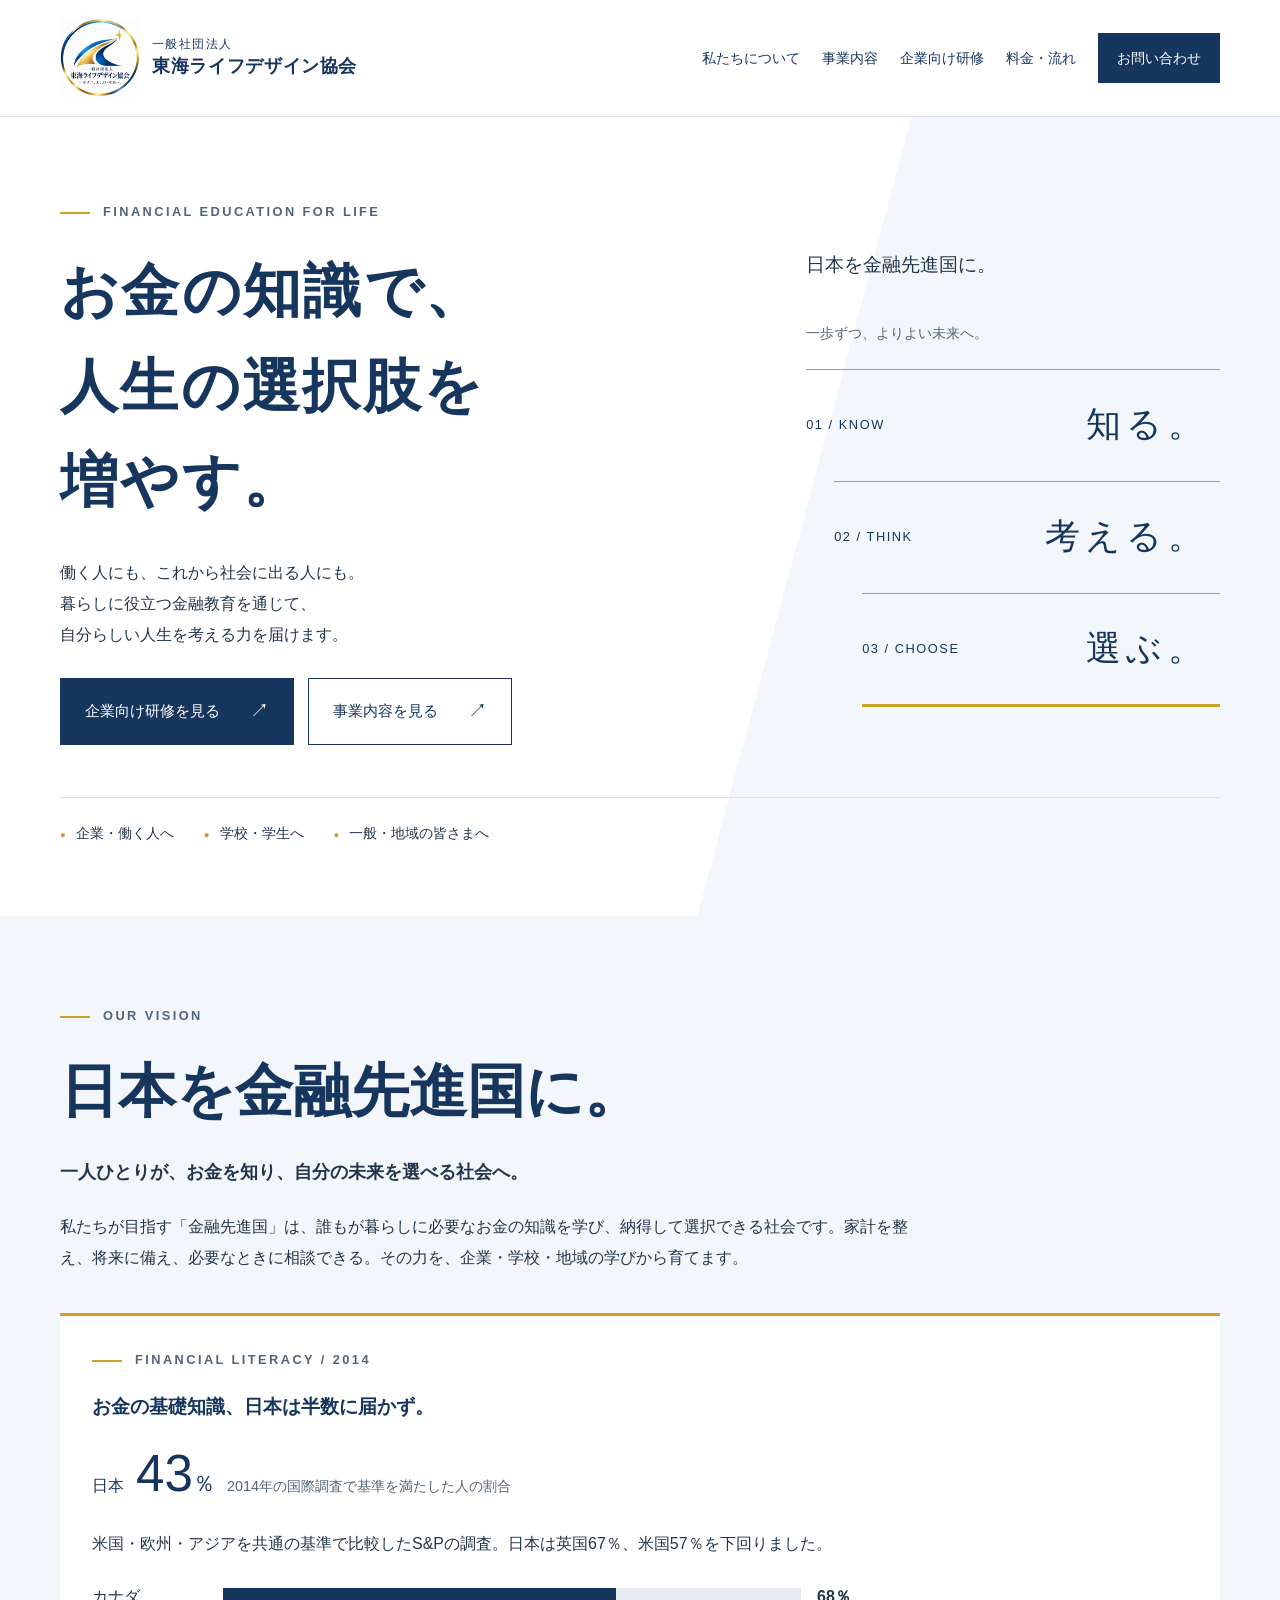
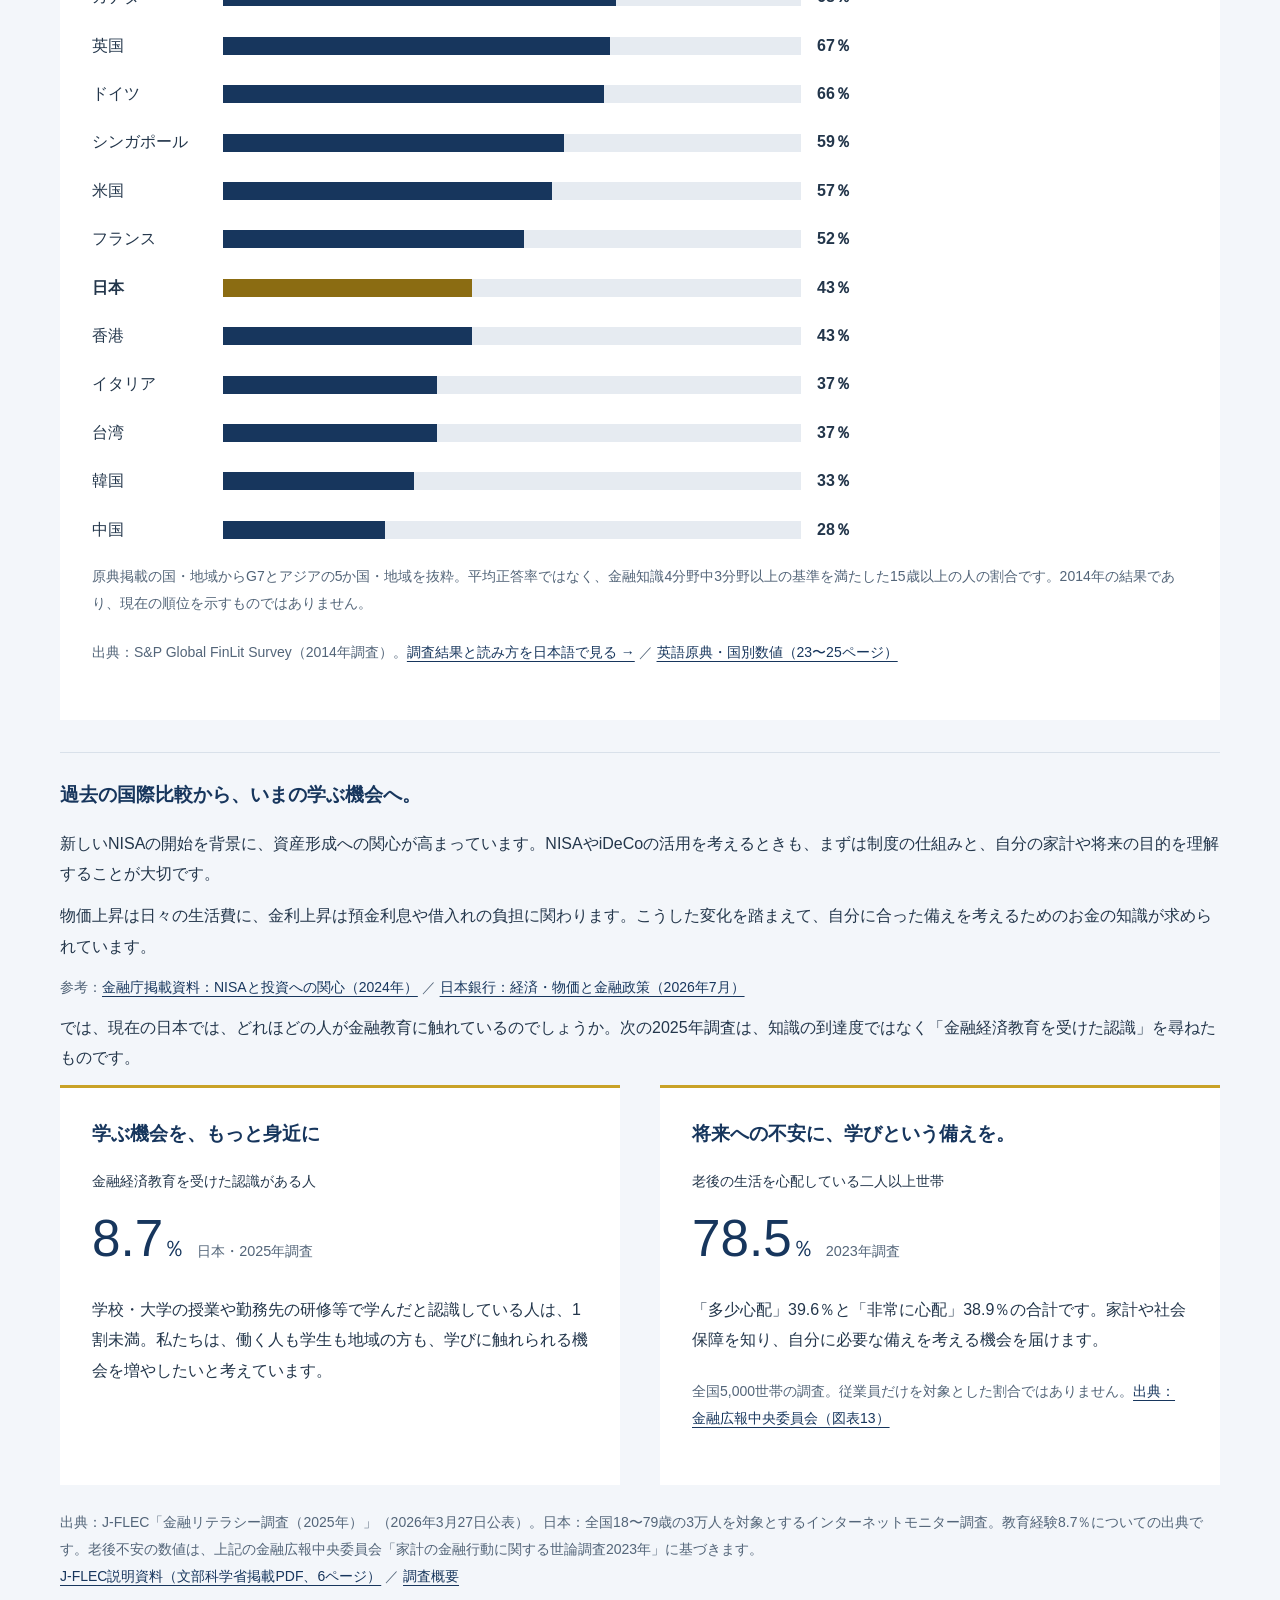
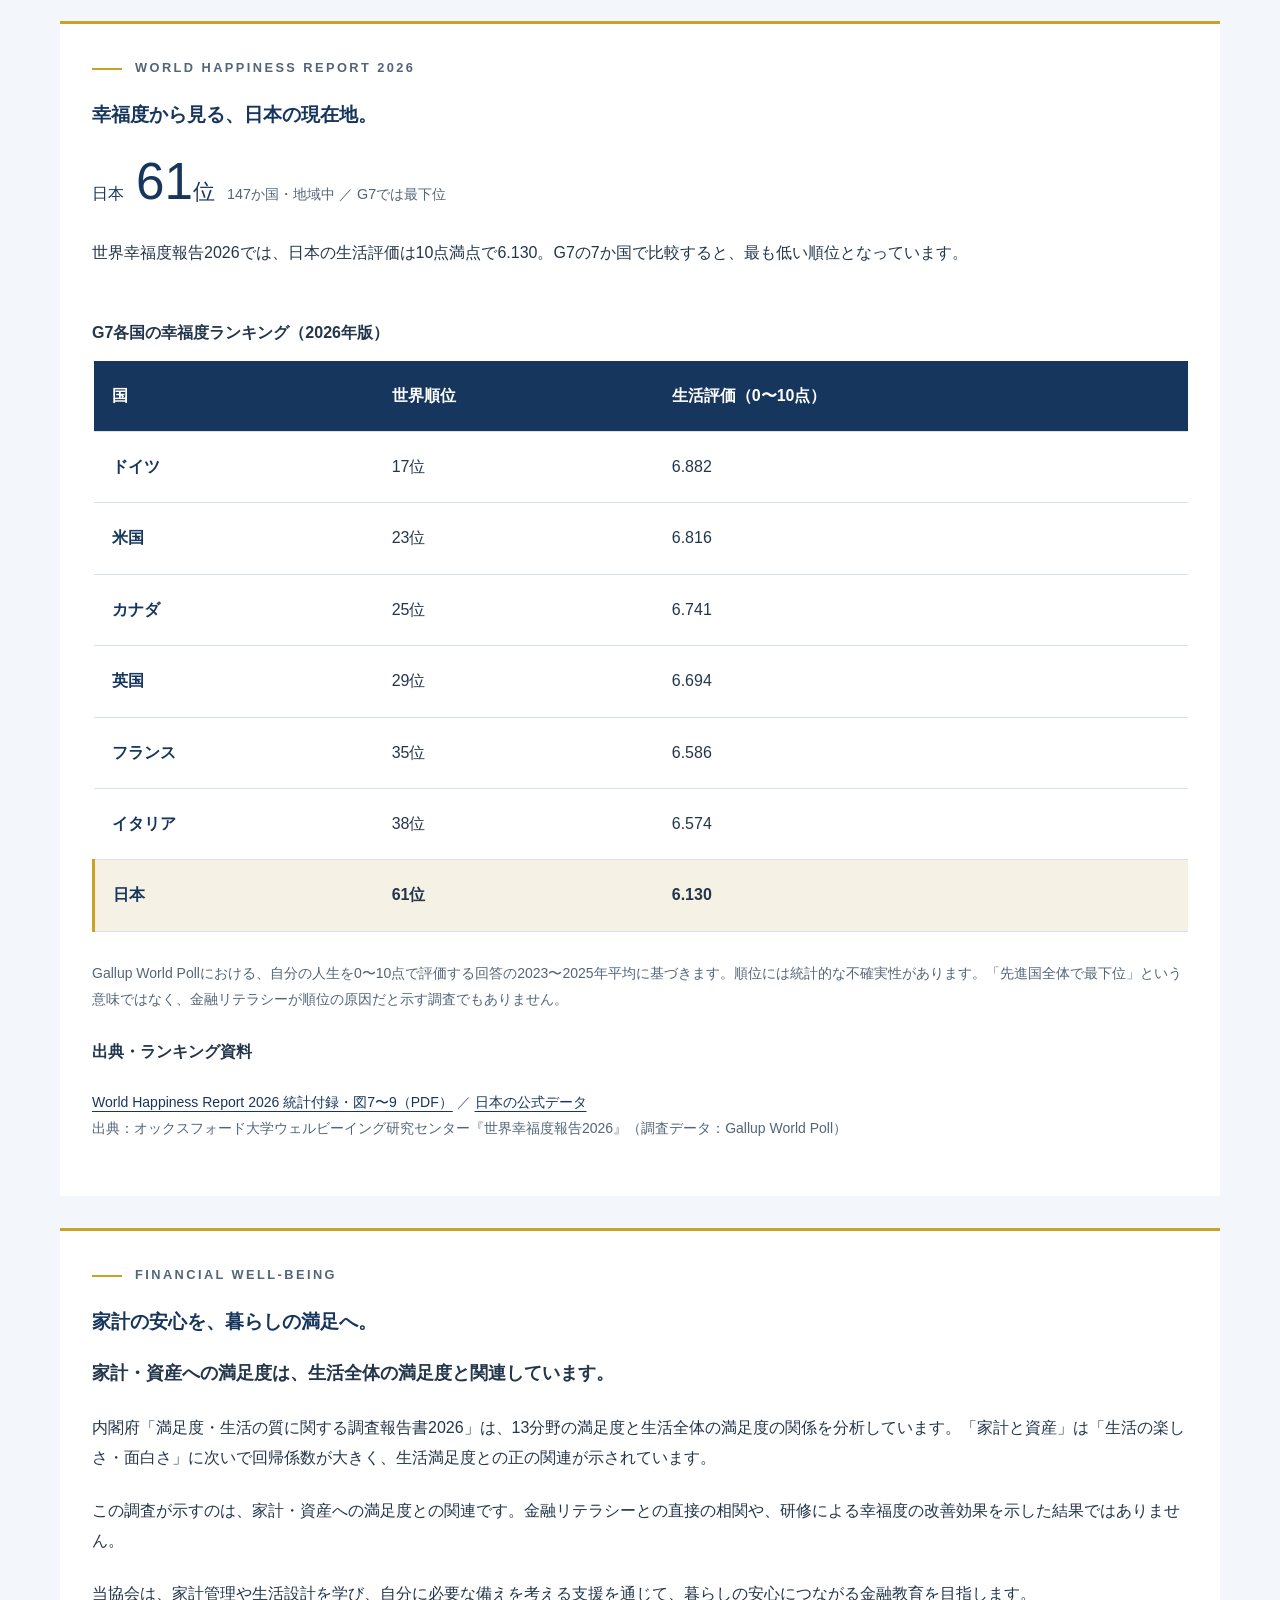
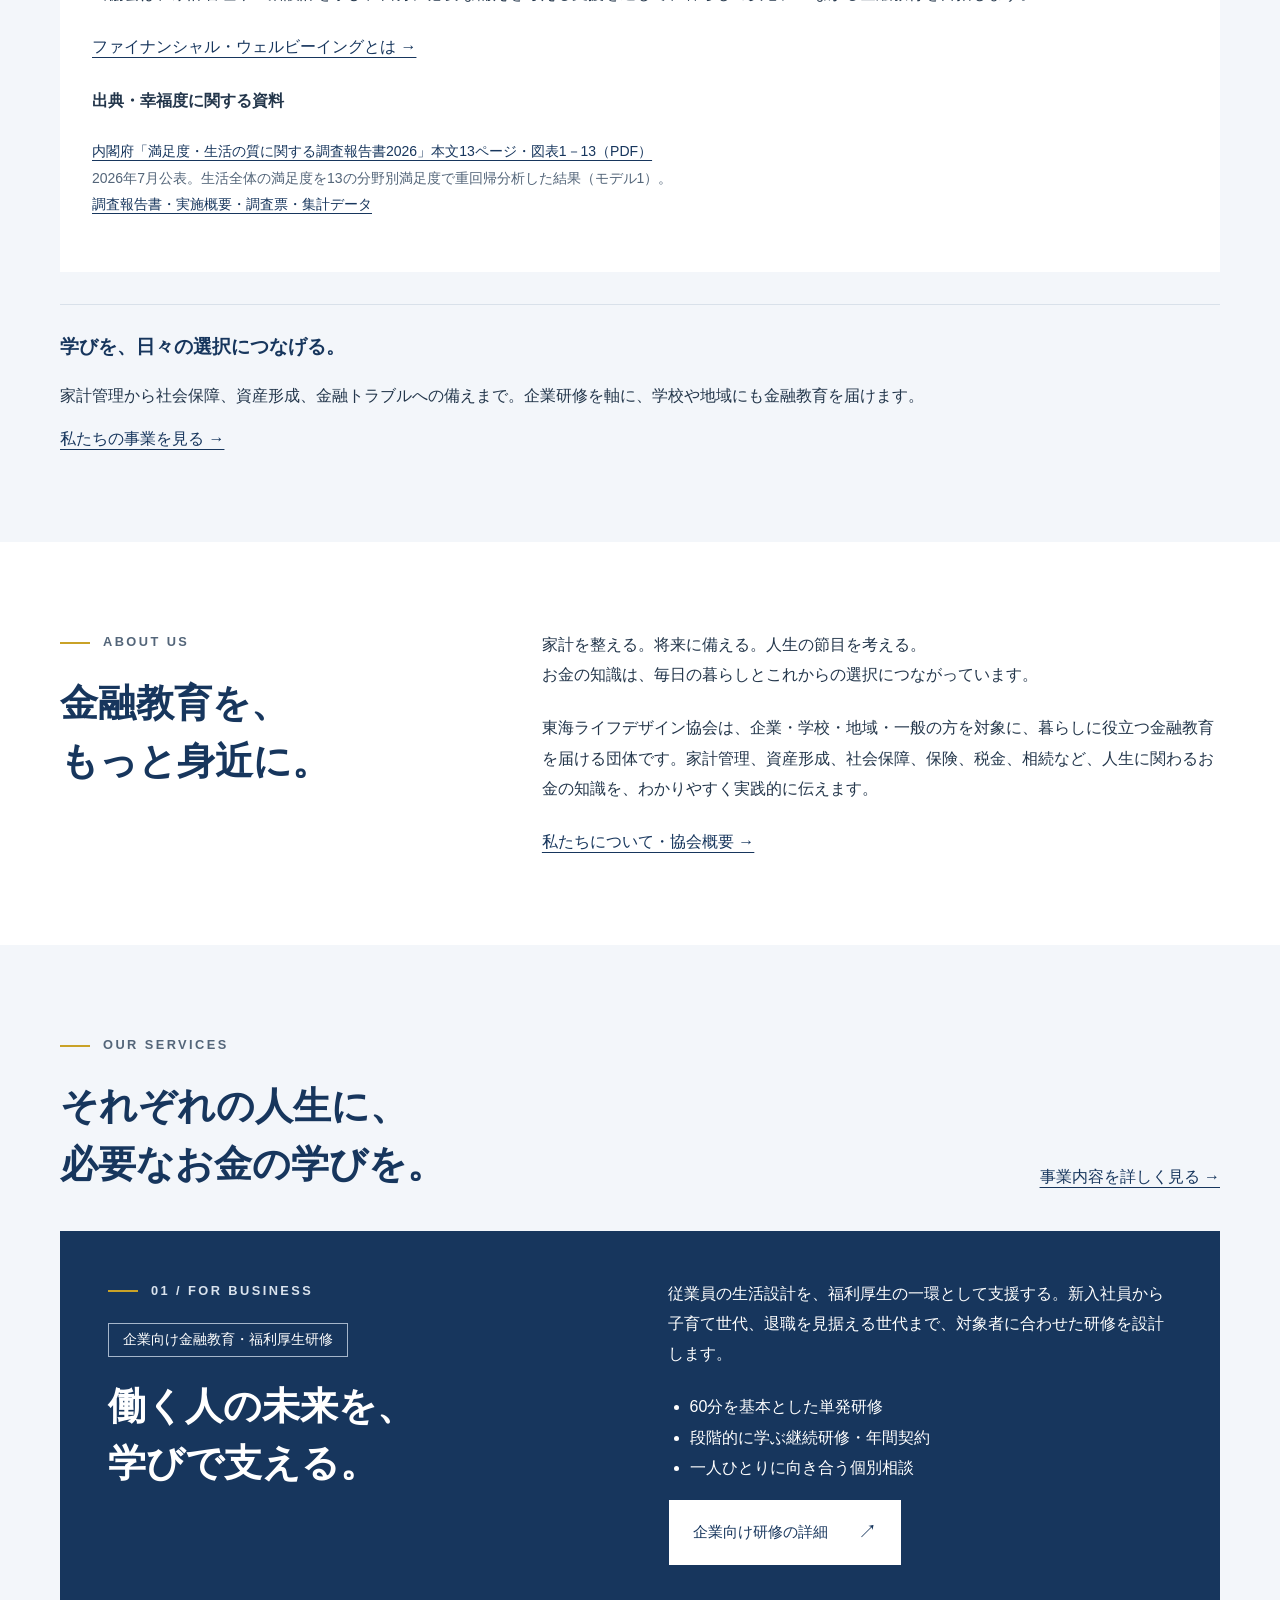
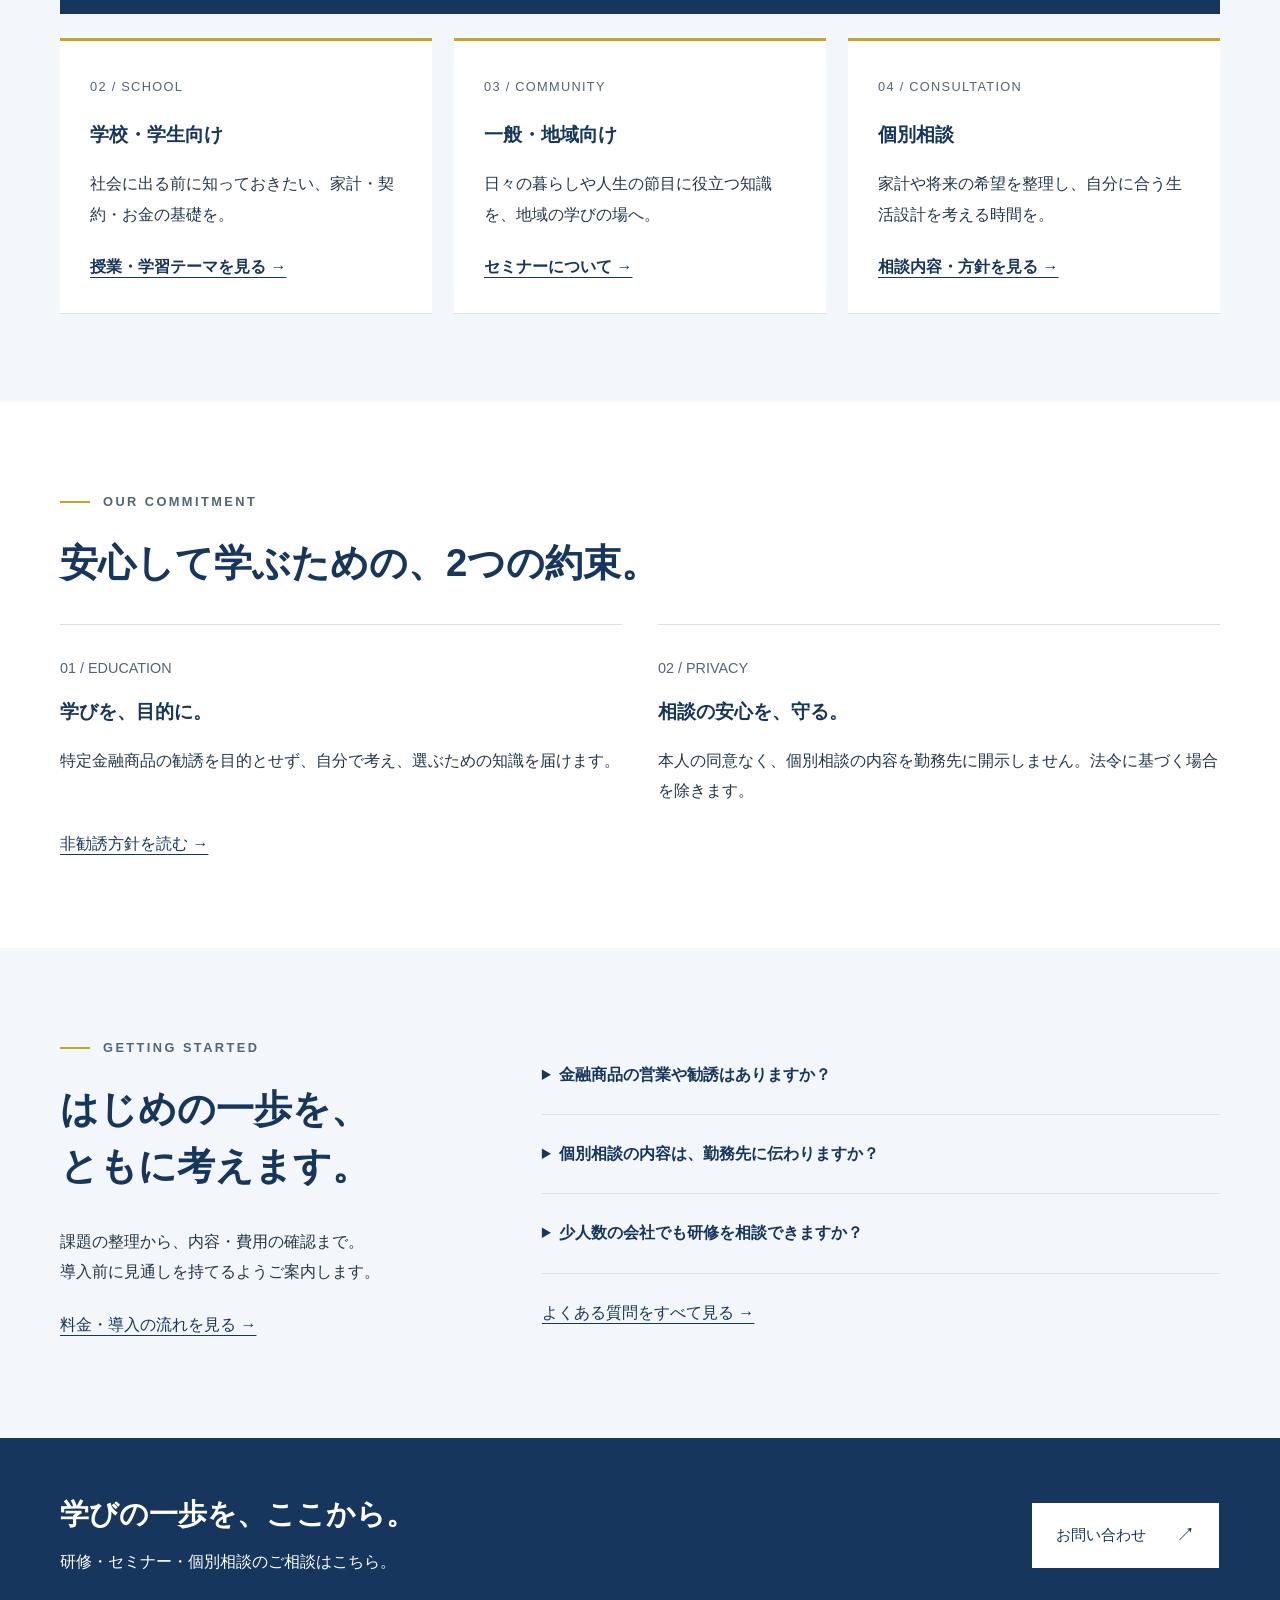
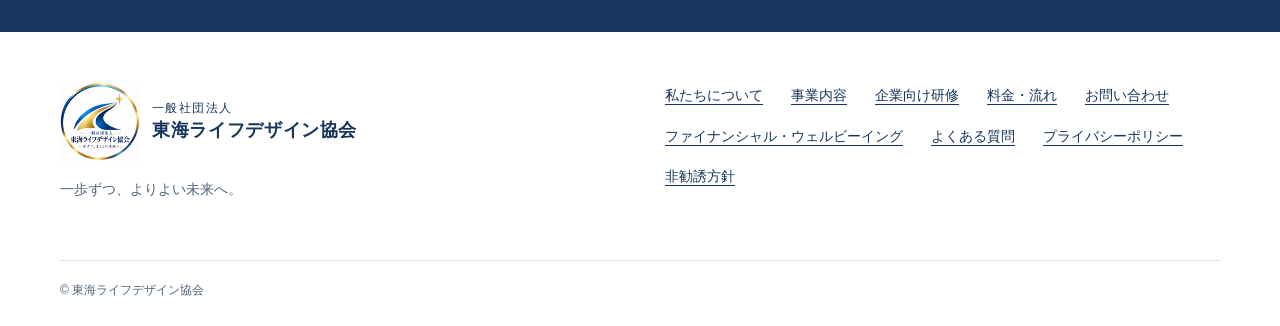
==== index.html @ 700b6edd "Add files via upload" ====
<!doctype html><html lang="ja"><head><meta charset="utf-8"><meta name="viewport" content="width=device-width,initial-scale=1"><title>お金の知識で、人生の選択肢を増やす。 | 東海ライフデザイン協会</title><meta name="description" content="東海ライフデザイン協会は、企業向け金融教育・福利厚生研修を中心に、学校・学生、一般・地域向けの金融教育と個別相談を通じて生活設計を支援します。"><meta name="robots" content="index,follow"><link rel="canonical" href="https://tokai-lifedesign.github.io/"><meta property="og:locale" content="ja_JP"><meta property="og:type" content="website"><meta property="og:site_name" content="一般社団法人 東海ライフデザイン協会"><meta property="og:title" content="お金の知識で、人生の選択肢を増やす。"><meta property="og:description" content="東海ライフデザイン協会は、企業向け金融教育・福利厚生研修を中心に、学校・学生、一般・地域向けの金融教育と個別相談を通じて生活設計を支援します。"><meta property="og:url" content="https://tokai-lifedesign.github.io/"><meta property="og:image" content="https://tokai-lifedesign.github.io/assets/ogp.png"><meta property="og:image:width" content="1200"><meta property="og:image:height" content="630"><meta property="og:image:alt" content="お金の知識で、人生の選択肢を増やす。東海ライフデザイン協会"><meta name="twitter:card" content="summary_large_image"><meta name="theme-color" content="#17365D"><link rel="icon" href="assets/logo.png" type="image/png"><link rel="stylesheet" href="assets/style.css"><script src="assets/main.js" defer></script><script type="application/ld+json">{"@context":"https://schema.org","@type":"Organization","name":"一般社団法人 東海ライフデザイン協会","url":"https://tokai-lifedesign.github.io/","email":"tokai.lifedesign@gmail.com","address":"愛知県名古屋市"}</script></head><body><a class="skip" href="#main">本文へ移動</a><header class="header"><div class="wrap header-inner"><a class="brand" href="index.html" aria-label="東海ライフデザイン協会 トップ"><img class="brand-logo" src="assets/logo.png" alt="" width="80" height="80"><span><small>一般社団法人</small><strong>東海ライフデザイン協会</strong></span></a><button class="menu" type="button" aria-controls="main-nav" aria-expanded="false">メニュー</button><nav id="main-nav" class="nav" aria-label="メインナビゲーション"><a href="about.html">私たちについて</a><a href="services.html">事業内容</a><a href="training.html">企業向け研修</a><a href="fees.html">料金・流れ</a><a href="contact.html" class="contact-link">お問い合わせ</a></nav></div></header><main id="main">
<section class="hero"><div class="wrap"><div class="hero-grid"><div><p class="eyebrow">FINANCIAL EDUCATION FOR LIFE</p><h1>お金の知識で、<br>人生の選択肢を<br>増やす。</h1><p class="lead">働く人にも、これから社会に出る人にも。<br>暮らしに役立つ金融教育を通じて、<br>自分らしい人生を考える力を届けます。</p><div class="actions"><a class="button" href="training.html">企業向け研修を見る</a><a class="button secondary" href="services.html">事業内容を見る</a></div></div><div class="journey"><p class="motto">日本を金融先進国に。</p><p class="fine">一歩ずつ、よりよい未来へ。</p><div class="step-block"><span>01 / KNOW</span><strong>知る。</strong></div><div class="step-block"><span>02 / THINK</span><strong>考える。</strong></div><div class="step-block"><span>03 / CHOOSE</span><strong>選ぶ。</strong></div></div></div><div class="hero-foot"><span>企業・働く人へ</span><span>学校・学生へ</span><span>一般・地域の皆さまへ</span></div></div></section>

<section class="section vision"><div class="wrap"><div class="vision-intro"><p class="eyebrow">OUR VISION</p><h2>日本を金融先進国に。</h2><p class="vision-lead">一人ひとりが、お金を知り、自分の未来を選べる社会へ。</p><p>私たちが目指す「金融先進国」は、誰もが暮らしに必要なお金の知識を学び、納得して選択できる社会です。家計を整え、将来に備え、必要なときに相談できる。その力を、企業・学校・地域の学びから育てます。</p></div><div class="evidence-panel"><p class="eyebrow">FINANCIAL LITERACY / 2014</p><h3>お金の基礎知識、日本は半数に届かず。</h3><p class="stat-value">日本 <strong>43<small>％</small></strong><span>2014年の国際調査で基準を満たした人の割合</span></p><p>米国・欧州・アジアを共通の基準で比較したS&amp;Pの調査。日本は英国67％、米国57％を下回りました。</p><ul class="evidence-bars literacy-bars"><li><span>カナダ</span><span class="bar-track" aria-hidden="true"><i style="width:68%"></i></span><strong>68％</strong></li><li><span>英国</span><span class="bar-track" aria-hidden="true"><i style="width:67%"></i></span><strong>67％</strong></li><li><span>ドイツ</span><span class="bar-track" aria-hidden="true"><i style="width:66%"></i></span><strong>66％</strong></li><li><span>シンガポール</span><span class="bar-track" aria-hidden="true"><i style="width:59%"></i></span><strong>59％</strong></li><li><span>米国</span><span class="bar-track" aria-hidden="true"><i style="width:57%"></i></span><strong>57％</strong></li><li><span>フランス</span><span class="bar-track" aria-hidden="true"><i style="width:52%"></i></span><strong>52％</strong></li><li class="literacy-japan"><span>日本</span><span class="bar-track" aria-hidden="true"><i style="width:43%"></i></span><strong>43％</strong></li><li><span>香港</span><span class="bar-track" aria-hidden="true"><i style="width:43%"></i></span><strong>43％</strong></li><li><span>イタリア</span><span class="bar-track" aria-hidden="true"><i style="width:37%"></i></span><strong>37％</strong></li><li><span>台湾</span><span class="bar-track" aria-hidden="true"><i style="width:37%"></i></span><strong>37％</strong></li><li><span>韓国</span><span class="bar-track" aria-hidden="true"><i style="width:33%"></i></span><strong>33％</strong></li><li><span>中国</span><span class="bar-track" aria-hidden="true"><i style="width:28%"></i></span><strong>28％</strong></li></ul><p class="fine">原典掲載の国・地域からG7とアジアの5か国・地域を抜粋。平均正答率ではなく、金融知識4分野中3分野以上の基準を満たした15歳以上の人の割合です。2014年の結果であり、現在の順位を示すものではありません。</p><p class="fine">出典：S&amp;P Global FinLit Survey（2014年調査）。<a href="literacy-survey.html">調査結果と読み方を日本語で見る →</a> ／ <a href="https://gflec.org/wp-content/uploads/2015/11/3313-Finlit_Report_FINAL-5.11.16.pdf#page=23">英語原典・国別数値（23〜25ページ）</a></p></div><div class="vision-action"><h3>過去の国際比較から、いまの学ぶ機会へ。</h3><p>新しいNISAの開始を背景に、資産形成への関心が高まっています。NISAやiDeCoの活用を考えるときも、まずは制度の仕組みと、自分の家計や将来の目的を理解することが大切です。</p><p>物価上昇は日々の生活費に、金利上昇は預金利息や借入れの負担に関わります。こうした変化を踏まえて、自分に合った備えを考えるためのお金の知識が求められています。</p><p class="fine">参考：<a href="https://www.fsa.go.jp/frtc/kikou/2024/20240709.pdf">金融庁掲載資料：NISAと投資への関心（2024年）</a> ／ <a href="https://www.boj.or.jp/mopo/outlook/highlight/ten202607.htm">日本銀行：経済・物価と金融政策（2026年7月）</a></p><p>では、現在の日本では、どれほどの人が金融教育に触れているのでしょうか。次の2025年調査は、知識の到達度ではなく「金融経済教育を受けた認識」を尋ねたものです。</p></div><div class="vision-data"><article><h3>学ぶ機会を、もっと身近に</h3><p class="stat-label">金融経済教育を受けた認識がある人</p><p class="stat-value"><strong>8.7<small>％</small></strong><span>日本・2025年調査</span></p><p>学校・大学の授業や勤務先の研修等で学んだと認識している人は、1割未満。私たちは、働く人も学生も地域の方も、学びに触れられる機会を増やしたいと考えています。</p></article><article><h3>将来への不安に、学びという備えを。</h3><p class="stat-label">老後の生活を心配している二人以上世帯</p><p class="stat-value"><strong>78.5<small>％</small></strong><span>2023年調査</span></p><p>「多少心配」39.6％と「非常に心配」38.9％の合計です。家計や社会保障を知り、自分に必要な備えを考える機会を届けます。</p><p class="fine">全国5,000世帯の調査。従業員だけを対象とした割合ではありません。<a href="https://www.shiruporuto.jp/public/document/container/yoron/futari2021-/2023/pdf/yoronf23.pdf#page=11">出典：金融広報中央委員会（図表13）</a></p></article></div><p class="fine source-note">出典：J-FLEC「金融リテラシー調査（2025年）」（2026年3月27日公表）。日本：全国18〜79歳の3万人を対象とするインターネットモニター調査。教育経験8.7％についての出典です。老後不安の数値は、上記の金融広報中央委員会「家計の金融行動に関する世論調査2023年」に基づきます。<br><a href="https://www.mext.go.jp/content/20260417-mxt_kyoiku02-000049139_05.pdf#page=6">J-FLEC説明資料（文部科学省掲載PDF、6ページ）</a> ／ <a href="https://www.j-flec.go.jp/data/literacy_chosa_2025/">調査概要</a></p><div class="evidence-panel"><p class="eyebrow">WORLD HAPPINESS REPORT 2026</p><h3>幸福度から見る、日本の現在地。</h3><p class="stat-value">日本 <strong>61<small>位</small></strong><span>147か国・地域中 ／ G7では最下位</span></p><p>世界幸福度報告2026では、日本の生活評価は10点満点で6.130。G7の7か国で比較すると、最も低い順位となっています。</p><div class="table-wrap"><table><caption>G7各国の幸福度ランキング（2026年版）</caption><thead><tr><th scope="col">国</th><th scope="col">世界順位</th><th scope="col">生活評価（0〜10点）</th></tr></thead><tbody><tr><th scope="row">ドイツ</th><td>17位</td><td>6.882</td></tr><tr><th scope="row">米国</th><td>23位</td><td>6.816</td></tr><tr><th scope="row">カナダ</th><td>25位</td><td>6.741</td></tr><tr><th scope="row">英国</th><td>29位</td><td>6.694</td></tr><tr><th scope="row">フランス</th><td>35位</td><td>6.586</td></tr><tr><th scope="row">イタリア</th><td>38位</td><td>6.574</td></tr><tr class="japan-row"><th scope="row">日本</th><td>61位</td><td>6.130</td></tr></tbody></table></div><p class="fine">Gallup World Pollにおける、自分の人生を0〜10点で評価する回答の2023〜2025年平均に基づきます。順位には統計的な不確実性があります。「先進国全体で最下位」という意味ではなく、金融リテラシーが順位の原因だと示す調査でもありません。</p><div class="source-note"><h4>出典・ランキング資料</h4><p class="fine"><a href="https://files.worldhappiness.report/WHR26_Statistical_Appendix.pdf#page=27">World Happiness Report 2026 統計付録・図7〜9（PDF）</a> ／ <a href="https://data.worldhappiness.report/country/JPN">日本の公式データ</a><br>出典：オックスフォード大学ウェルビーイング研究センター『世界幸福度報告2026』（調査データ：Gallup World Poll）</p></div></div><div class="evidence-panel"><p class="eyebrow">FINANCIAL WELL-BEING</p><h3>家計の安心を、暮らしの満足へ。</h3><p class="vision-lead">家計・資産への満足度は、生活全体の満足度と関連しています。</p><p>内閣府「満足度・生活の質に関する調査報告書2026」は、13分野の満足度と生活全体の満足度の関係を分析しています。「家計と資産」は「生活の楽しさ・面白さ」に次いで回帰係数が大きく、生活満足度との正の関連が示されています。</p><p>この調査が示すのは、家計・資産への満足度との関連です。金融リテラシーとの直接の相関や、研修による幸福度の改善効果を示した結果ではありません。</p><p>当協会は、家計管理や生活設計を学び、自分に必要な備えを考える支援を通じて、暮らしの安心につながる金融教育を目指します。</p><p><a href="financial-wellbeing.html">ファイナンシャル・ウェルビーイングとは →</a></p><div class="source-note"><h4>出典・幸福度に関する資料</h4><p class="fine"><a href="https://www5.cao.go.jp/keizai2/wellbeing/manzoku/file/report10.pdf#page=14">内閣府「満足度・生活の質に関する調査報告書2026」本文13ページ・図表1－13（PDF）</a><br>2026年7月公表。生活全体の満足度を13の分野別満足度で重回帰分析した結果（モデル1）。<br><a href="https://www5.cao.go.jp/keizai2/wellbeing/manzoku/latestreport.html">調査報告書・実施概要・調査票・集計データ</a></p></div></div><div class="vision-action"><h3>学びを、日々の選択につなげる。</h3><p>家計管理から社会保障、資産形成、金融トラブルへの備えまで。企業研修を軸に、学校や地域にも金融教育を届けます。</p><a href="services.html">私たちの事業を見る →</a></div></div></section>
<section class="section "><div class="wrap"><div class="split"><div><p class="eyebrow">ABOUT US</p><h2>金融教育を、<br>もっと身近に。</h2></div><div><p>家計を整える。将来に備える。人生の節目を考える。<br>お金の知識は、毎日の暮らしとこれからの選択につながっています。</p><p>東海ライフデザイン協会は、企業・学校・地域・一般の方を対象に、暮らしに役立つ金融教育を届ける団体です。家計管理、資産形成、社会保障、保険、税金、相続など、人生に関わるお金の知識を、わかりやすく実践的に伝えます。</p><a href="about.html">私たちについて・協会概要 →</a></div></div></div></section>
<section class="section pale"><div class="wrap"><div class="section-head"><div><p class="eyebrow">OUR SERVICES</p><h2>それぞれの人生に、<br>必要なお金の学びを。</h2></div><a href="services.html">事業内容を詳しく見る →</a></div><article class="feature"><div><p class="eyebrow">01 / FOR BUSINESS</p><span class="tag">企業向け金融教育・福利厚生研修</span><h2>働く人の未来を、<br>学びで支える。</h2></div><div><p>従業員の生活設計を、福利厚生の一環として支援する。新入社員から子育て世代、退職を見据える世代まで、対象者に合わせた研修を設計します。</p><ul><li>60分を基本とした単発研修</li><li>段階的に学ぶ継続研修・年間契約</li><li>一人ひとりに向き合う個別相談</li></ul><a class="button" href="training.html">企業向け研修の詳細</a></div></article><div class="cards"><article class="card"><span class="number">02 / SCHOOL</span><h3>学校・学生向け</h3><p>社会に出る前に知っておきたい、家計・契約・お金の基礎を。</p><a href="services.html#school">授業・学習テーマを見る →</a></article><article class="card"><span class="number">03 / COMMUNITY</span><h3>一般・地域向け</h3><p>日々の暮らしや人生の節目に役立つ知識を、地域の学びの場へ。</p><a href="services.html#community">セミナーについて →</a></article><article class="card"><span class="number">04 / CONSULTATION</span><h3>個別相談</h3><p>家計や将来の希望を整理し、自分に合う生活設計を考える時間を。</p><a href="services.html#consultation">相談内容・方針を見る →</a></article></div></div></section>
<section class="section "><div class="wrap"><p class="eyebrow">OUR COMMITMENT</p><h2>安心して学ぶための、2つの約束。</h2><div class="promise-grid"><article><span class="number">01 / EDUCATION</span><h3>学びを、目的に。</h3><p>特定金融商品の勧誘を目的とせず、自分で考え、選ぶための知識を届けます。</p></article><article><span class="number">02 / PRIVACY</span><h3>相談の安心を、守る。</h3><p>本人の同意なく、個別相談の内容を勤務先に開示しません。法令に基づく場合を除きます。</p></article></div><a href="policy.html">非勧誘方針を読む →</a></div></section>
<section class="section pale"><div class="wrap"><div class="split"><div><p class="eyebrow">GETTING STARTED</p><h2>はじめの一歩を、<br>ともに考えます。</h2><p>課題の整理から、内容・費用の確認まで。<br>導入前に見通しを持てるようご案内します。</p><a href="fees.html">料金・導入の流れを見る →</a></div><div><details><summary>金融商品の営業や勧誘はありますか？</summary><p>当協会の研修・セミナー・個別相談は、特定金融商品の勧誘を目的としません。教育・相談の場で、保険や投資商品の契約を勧めることはありません。</p></details><details><summary>個別相談の内容は、勤務先に伝わりますか？</summary><p>本人の同意なく、相談内容や家計・資産等の情報を勤務先へ開示しません。企業への実施報告は、個人を特定できない形を基本とします。法令に基づき対応が必要な場合を除きます。</p></details><details><summary>少人数の会社でも研修を相談できますか？</summary><p>人数にかかわらずご相談いただけます。対象者や課題、ご希望の時間を伺い、内容と実施方法を検討します。</p></details><p style="margin-top:24px"><a href="faq.html">よくある質問をすべて見る →</a></p></div></div></div></section></main><aside class="cta" aria-label="お問い合わせ案内"><div class="wrap"><div><h2>学びの一歩を、ここから。</h2><p>研修・セミナー・個別相談のご相談はこちら。</p></div><a class="button" href="contact.html">お問い合わせ</a></div></aside><footer class="footer"><div class="wrap"><div class="footer-grid"><div><a class="brand" href="index.html"><img class="brand-logo" src="assets/logo.png" alt="" width="80" height="80"><span><small>一般社団法人</small><strong>東海ライフデザイン協会</strong></span></a><p class="motto">一歩ずつ、よりよい未来へ。</p></div><nav class="footer-links" aria-label="フッターナビゲーション"><a href="about.html">私たちについて</a><a href="services.html">事業内容</a><a href="training.html">企業向け研修</a><a href="fees.html">料金・流れ</a><a href="contact.html">お問い合わせ</a><a href="financial-wellbeing.html">ファイナンシャル・ウェルビーイング</a><a href="faq.html">よくある質問</a><a href="privacy.html">プライバシーポリシー</a><a href="policy.html">非勧誘方針</a></nav></div><p class="copyright">© 東海ライフデザイン協会</p></div></footer></body></html>
---- assets/style.css ----
:root{--navy:#17365D;--gold:#C9A227;--ink:#23364b;--muted:#536579;--pale:#f3f6fa;--line:#d9e1ea;--white:#fff;font-family:'Yu Gothic','Hiragino Kaku Gothic ProN',Meiryo,sans-serif;color:var(--ink);background:#fff;font-size:16px;line-height:1.9}*{box-sizing:border-box}body{margin:0}a{color:var(--navy);text-underline-offset:.3em}a:hover{text-decoration-thickness:2px}button{font:inherit}a,button,summary{-webkit-tap-highlight-color:transparent}a:focus-visible,button:focus-visible,summary:focus-visible{outline:3px solid #987300;outline-offset:5px}h1,h2,h3,p{margin-top:0}h1,h2,h3{color:var(--navy);line-height:1.5}h1{font-size:clamp(2.1rem,4.5vw,4rem);letter-spacing:.04em;font-weight:600}h2{font-size:clamp(1.7rem,3vw,2.5rem);font-weight:600}h3{font-size:1.2rem}p{margin-bottom:1.4rem}img{max-width:100%;height:auto}section[id]{scroll-margin-top:2rem}.wrap{width:min(1160px,calc(100% - 64px));margin-inline:auto}.skip{position:absolute;top:-100px;left:20px;padding:12px;background:#fff;z-index:100}.skip:focus{top:10px}.notice{background:var(--navy);color:white;text-align:center;padding:6px 16px;font-size:.875rem}.header{border-bottom:1px solid var(--line);background:white}.header-inner{min-height:105px;display:flex;align-items:center;justify-content:space-between;gap:24px}.brand{text-decoration:none;line-height:1.5;display:block;color:var(--navy)}.brand small{display:block;font-size:.75rem;letter-spacing:.12em}.brand strong{font-family:'Yu Mincho','Hiragino Mincho ProN',serif;font-size:1.35rem;font-weight:600;letter-spacing:.035em}.nav{display:flex;gap:22px;align-items:center}.nav a{font-size:.875rem;text-decoration:none;white-space:nowrap;padding-block:10px}.nav a[aria-current=page]{box-shadow:0 2px var(--gold)}.nav .contact-link{background:var(--navy);color:white;padding:12px 19px}.menu{display:none;border:1px solid var(--navy);background:white;color:var(--navy);padding:8px 14px}.eyebrow{font-size:.8rem;font-weight:700;letter-spacing:.19em;margin-bottom:20px;color:var(--muted)}.eyebrow:before{content:'';display:inline-block;width:30px;height:2px;background:var(--gold);vertical-align:middle;margin-right:13px}.hero{padding:83px 0 70px;overflow:hidden;background:linear-gradient(105deg,#fff 0%,#fff 61%,#f3f6fa 61%)}.hero-grid{display:grid;grid-template-columns:1.35fr .8fr;gap:48px;align-items:center}.hero h1{margin-bottom:28px;font-family:'Yu Mincho','Hiragino Mincho ProN',serif;line-height:1.65}.hero .lead{font-size:1.02rem;max-width:600px}.actions{display:flex;gap:14px;flex-wrap:wrap;margin-top:28px}.button{display:inline-flex;gap:30px;align-items:center;justify-content:center;text-decoration:none;padding:14px 24px;min-height:52px;border:1px solid var(--navy);background:var(--navy);color:white;font-size:.95rem}.button:after{content:'↗';font-size:1.2rem}.button.secondary{background:transparent;color:var(--navy)}.button:hover{background:#254b7b;color:white}.journey{padding:30px 0 20px}.journey .motto{font-family:'Yu Mincho',serif;font-size:1.2rem;margin-bottom:36px}.step-block{display:flex;align-items:center;justify-content:space-between;gap:16px;border-top:1px solid #8e9fb2;padding:22px 12px 22px 0;color:var(--navy)}.step-block:nth-of-type(2){margin-left:28px}.step-block:nth-of-type(3){margin-left:56px;border-bottom:3px solid var(--gold)}.step-block span{font-size:.8rem;letter-spacing:.12em}.step-block strong{font-family:'Yu Mincho',serif;font-size:2.2rem;font-weight:500;letter-spacing:.15em}.hero-foot{margin-top:52px;padding-top:22px;border-top:1px solid var(--line);font-size:.875rem;display:flex;gap:30px;flex-wrap:wrap}.hero-foot span:before{content:'●';font-size:.6rem;color:var(--gold);margin-right:10px}.section{padding:88px 0}.pale{background:var(--pale)}.split{display:grid;grid-template-columns:.75fr 1.25fr;gap:75px}.section-head{display:flex;justify-content:space-between;align-items:end;gap:30px;margin-bottom:38px}.section-head h2{margin-bottom:0}.section-head a{white-space:nowrap}.feature{background:var(--navy);color:white;padding:48px;display:grid;grid-template-columns:1fr 1fr;gap:55px}.feature h2,.feature h3{color:white}.feature .eyebrow{color:#dae3ee}.feature .button{background:white;color:var(--navy)}.feature ul{padding-left:22px;margin-top:16px}.tag{font-size:.85rem;display:inline-block;border:1px solid #a5b6cb;padding:3px 14px;margin-bottom:20px}.cards{display:grid;grid-template-columns:repeat(3,1fr);gap:22px;margin-top:24px}.card{border-top:3px solid var(--gold);background:white;padding:30px;border-bottom:1px solid var(--line)}.card .number{font-size:.8rem;letter-spacing:.1em;color:var(--muted)}.card h3{margin-top:20px}.card a{font-weight:600}.promise-grid{display:grid;grid-template-columns:repeat(2,1fr);gap:36px}.promise-grid article{border-top:1px solid var(--line);padding-top:28px}.promise-grid .number{color:var(--muted);font-size:.9rem}.promise-grid h3{margin-top:15px}.cta{background:var(--navy);color:white;padding:55px 0}.cta .wrap{display:flex;justify-content:space-between;align-items:center;gap:30px}.cta h2{color:white;font-size:1.8rem;margin-bottom:10px}.cta p{margin-bottom:0}.cta .button{background:white;color:var(--navy);flex-shrink:0}.footer{padding:50px 0 24px}.footer-grid{display:grid;grid-template-columns:1fr 1fr;gap:50px}.footer-links{display:flex;gap:14px 28px;flex-wrap:wrap;align-content:start;font-size:.875rem}.copyright{margin:35px 0 0;padding-top:18px;border-top:1px solid var(--line);font-size:.75rem;color:var(--muted)}.footer .motto{font-size:.85rem;margin-top:15px;color:var(--muted)}.breadcrumb{font-size:.8rem;color:var(--muted);padding-top:24px}.page-head{padding:48px 0 60px;border-bottom:1px solid var(--line)}.page-head h1{font-size:clamp(2rem,4vw,3rem);margin-bottom:20px}.page-head p:last-child{max-width:780px;margin-bottom:0}.prose{max-width:820px;margin-inline:auto}.prose h2{font-size:1.5rem;margin-top:45px}.prose h2:first-child{margin-top:0}.prose h3{margin-top:30px}.prose ul{padding-left:1.4rem}.service{padding:42px 0;border-bottom:1px solid var(--line);display:grid;grid-template-columns:.7fr 1.3fr;gap:50px}.service:first-child{padding-top:0}.service h2{font-size:1.65rem}.chips{list-style:none;padding:0;display:flex;gap:8px;flex-wrap:wrap}.chips li{background:var(--pale);padding:5px 12px;font-size:.9rem}.table-wrap{overflow-x:auto}table{border-collapse:collapse;width:100%;text-align:left;margin:28px 0}th,td{padding:20px 18px;border-bottom:1px solid var(--line);vertical-align:top}thead{background:var(--navy);color:white}tbody th{color:var(--navy);font-weight:600}caption{text-align:left;margin-bottom:12px;font-weight:600}.fine{font-size:.875rem;color:var(--muted)}.flow{counter-reset:flow;list-style:none;padding:0}.flow li{position:relative;padding:8px 0 28px 65px;margin:16px 0;border-bottom:1px solid var(--line)}.flow li:before{counter-increment:flow;content:'0' counter(flow);position:absolute;left:0;top:8px;color:var(--navy);font-size:1.4rem;border-bottom:2px solid var(--gold)}.flow h3{margin-bottom:8px}.flow p{margin-bottom:0}.facts{display:grid;grid-template-columns:180px 1fr;margin:0}.facts dt,.facts dd{margin:0;padding:20px 0;border-bottom:1px solid var(--line)}.facts dt{font-weight:600;color:var(--navy)}details{border-bottom:1px solid var(--line);padding:0}summary{cursor:pointer;padding:24px 36px 24px 0;font-weight:600;color:var(--navy);min-height:48px}details p{padding:0 20px 24px 0;margin:0}.callout{border-left:3px solid var(--gold);background:var(--pale);padding:25px 30px;margin:30px 0}.callout p:last-child{margin-bottom:0}.email{font-size:1.15rem;overflow-wrap:anywhere}.contact-box{border:1px solid var(--line);padding:35px}.contact-box h2{margin-top:0}.hidden{display:none!important}@media(max-width:1050px){.nav{gap:13px}.nav a{font-size:.8rem}.brand strong{font-size:1.13rem}.header-inner{gap:15px}.hero-grid{gap:25px}.split{gap:35px}}@media(max-width:820px){.wrap{width:calc(100% - 40px)}.header-inner{flex-wrap:wrap;padding:20px 0;min-height:90px}.brand strong{font-size:1.05rem}.nav{width:100%;flex-wrap:wrap;gap:8px 20px;padding-top:15px}.nav a{font-size:.9rem}.js .menu{display:block}.js .nav:not(.is-open){display:none}.hero{padding:48px 0;background:linear-gradient(160deg,white 64%,var(--pale) 64%)}.hero-grid{grid-template-columns:1fr}.hero h1{font-size:clamp(2rem,6vw,3.5rem)}.journey{max-width:490px;width:100%;margin-inline:auto;padding-top:20px}.journey .motto{margin-bottom:20px}.step-block{padding-block:12px}.step-block strong{font-size:1.7rem}.hero-foot{margin-top:30px;gap:8px 22px}.section{padding:58px 0}.split,.feature,.service{grid-template-columns:1fr;gap:20px}.feature{padding:30px}.cards{grid-template-columns:1fr}.card{padding:26px}.promise-grid{grid-template-columns:1fr;gap:10px}.section-head{align-items:start;flex-direction:column;gap:15px}.cta .wrap{flex-direction:column;align-items:start}.footer-grid{grid-template-columns:1fr;gap:25px}.facts{grid-template-columns:110px 1fr}.facts dd{overflow-wrap:anywhere}.page-head{padding:30px 0 40px}.table-wrap th,.table-wrap td{padding:14px 10px;min-width:115px}.table-wrap table{font-size:.9rem}.contact-box{padding:24px}.actions .button{width:100%}.breadcrumb{padding-top:16px}.brand small{font-size:.7rem}}@media(prefers-reduced-motion:no-preference){html{scroll-behavior:smooth}.button{transition:background .18s,color .18s}}@media print{.nav,.menu,.notice,.cta,.actions,.skip{display:none!important}.section,.hero{padding:25px 0}.wrap{width:100%}.feature,.cta{background:white;color:var(--ink)}.feature h2,.feature h3{color:var(--navy)}a{color:inherit}details{break-inside:avoid}}

/* Official logo: preserve the original artwork and aspect ratio. */
.brand{display:flex;align-items:center;gap:12px}.brand-logo{width:80px;height:80px;object-fit:contain;flex-shrink:0}.header-inner{min-height:116px}.brand strong{font-size:1.15rem}@media(max-width:1100px){.header-inner{flex-wrap:wrap;padding-block:15px}.nav{flex-wrap:wrap}}@media(max-width:820px){.brand-logo{width:58px;height:58px}.brand{gap:8px}.brand strong{font-size:clamp(.8rem,3.6vw,1.05rem)}.header-inner{gap:12px}.brand small{font-size:.7rem}}

.vision{background:#f3f6fa}.vision-intro{max-width:850px;margin-bottom:40px}.vision-intro h2{font-family:"Yu Mincho",serif;font-size:clamp(2rem,4.5vw,3.6rem);margin-bottom:20px}.vision-lead{font-weight:600;font-size:1.15rem}.vision-data{display:grid;grid-template-columns:1fr 1fr;gap:40px}.vision-data article{background:white;padding:32px;border-top:3px solid var(--gold)}.stat-label{font-size:.9rem;margin-bottom:10px}.stat-value{color:var(--navy);display:flex;align-items:baseline;gap:12px;flex-wrap:wrap}.stat-value strong{font-size:3.2rem;font-weight:500;line-height:1.3}.stat-value small{font-size:1.4rem}.stat-value span{font-size:.9rem;color:var(--muted)}.source-note{margin-top:24px}.vision-action{border-top:1px solid var(--line);padding-top:28px;margin-top:32px}.vision-action p{margin-bottom:12px}@media(max-width:820px){.vision-data{grid-template-columns:1fr;gap:20px}.vision-data article{padding:24px}}

.evidence-panel{background:white;padding:32px;margin-top:32px;border-top:3px solid var(--gold)}.evidence-bars{list-style:none;padding:0;max-width:780px}.evidence-bars li{display:grid;grid-template-columns:80px 1fr 55px;align-items:center;gap:16px;margin:18px 0}.bar-track{background:#e6ebf1;height:18px;display:block}.bar-track i{display:block;background:var(--navy);height:100%}.evidence-bars li:first-child i{background:#8b6c12}.concerns{list-style:none;padding:0;display:grid;grid-template-columns:repeat(4,1fr);gap:18px;margin:32px 0 44px}.concerns li{padding:24px;background:white;border-top:3px solid var(--gold);font-weight:600;color:var(--navy)}@media(max-width:820px){.concerns{grid-template-columns:1fr 1fr}.evidence-panel{padding:24px}.evidence-bars li{grid-template-columns:65px 1fr 48px;gap:10px}}@media(max-width:480px){.concerns{grid-template-columns:1fr}.concerns li br{display:none}}

.japan-row{background:#f5f1e4;font-weight:700}.japan-row th{border-left:3px solid var(--gold)}

.evidence-bars.literacy-bars li{grid-template-columns:115px 1fr 55px}.literacy-bars li:first-child i{background:var(--navy)}.literacy-bars .literacy-japan{font-weight:700}.literacy-bars .literacy-japan i{background:#8b6c12}@media(max-width:480px){.evidence-bars.literacy-bars li{grid-template-columns:92px 1fr 45px;gap:8px;font-size:.85rem}}
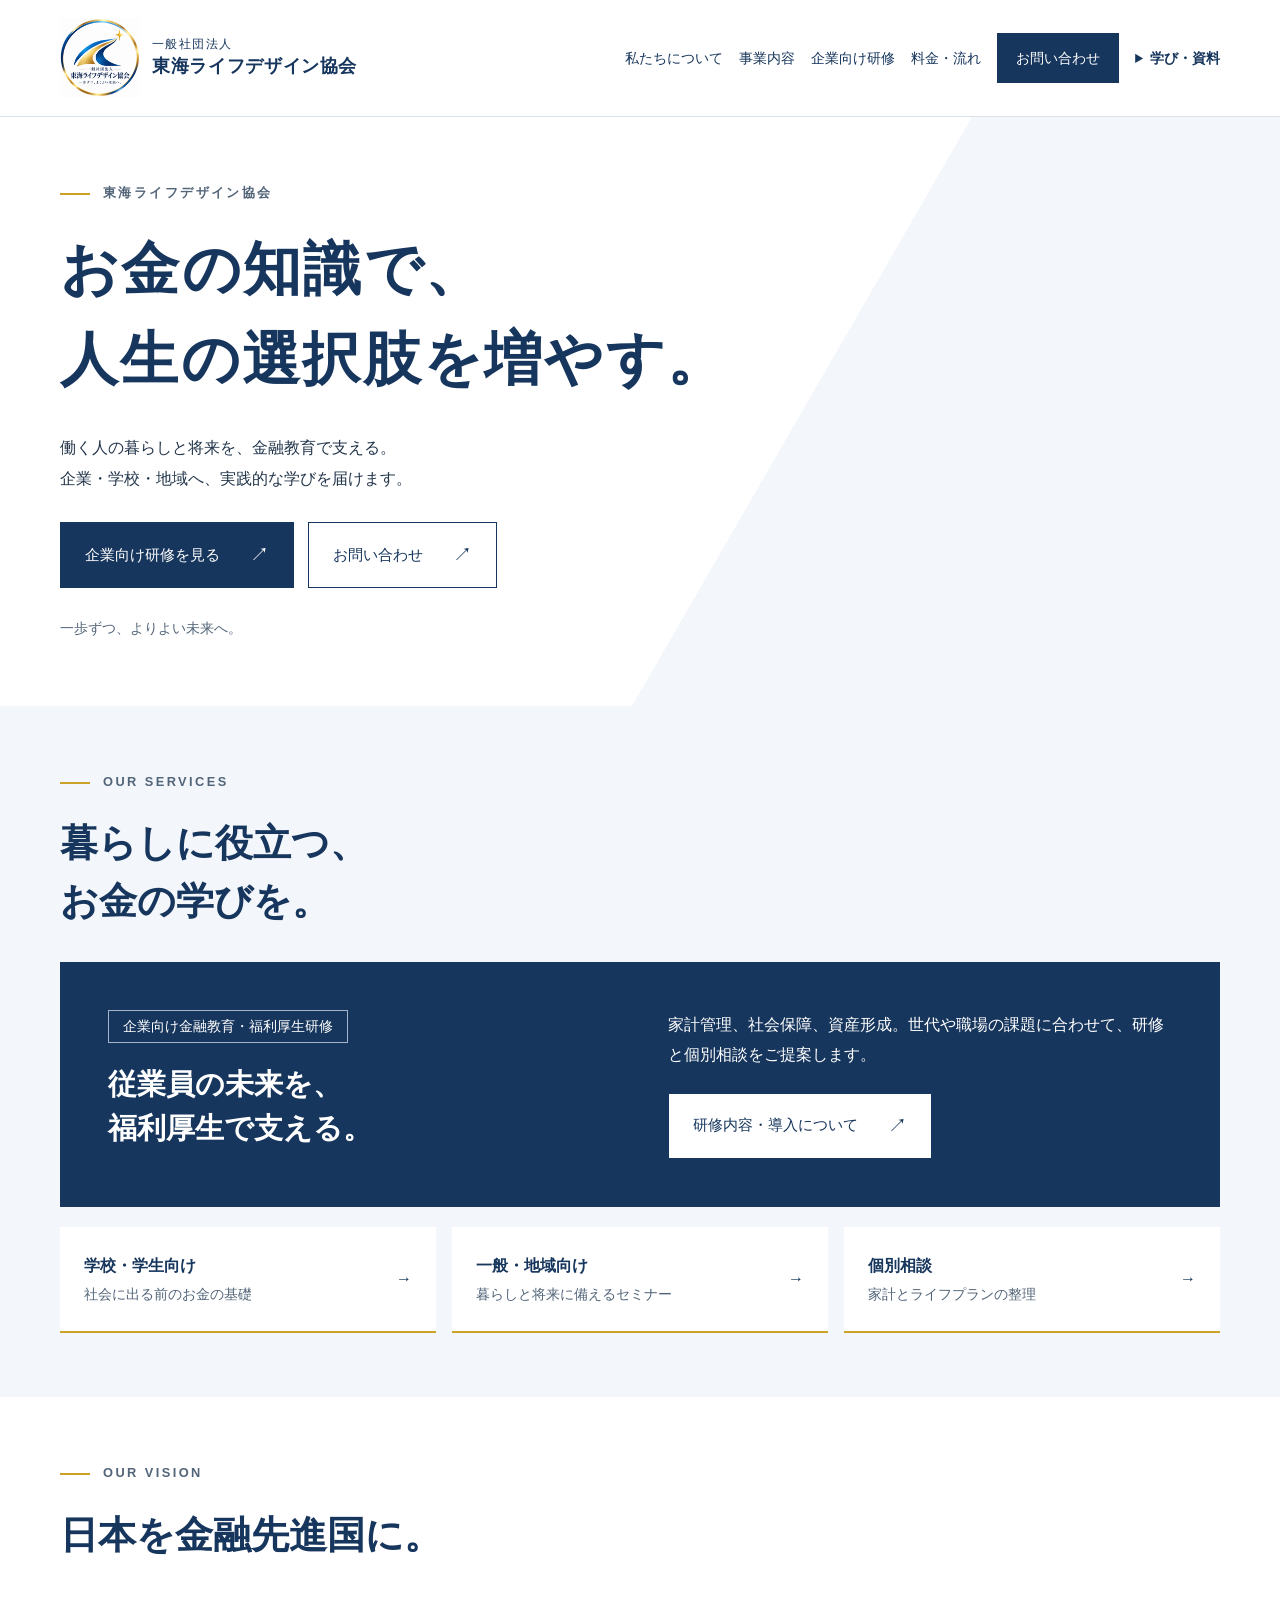
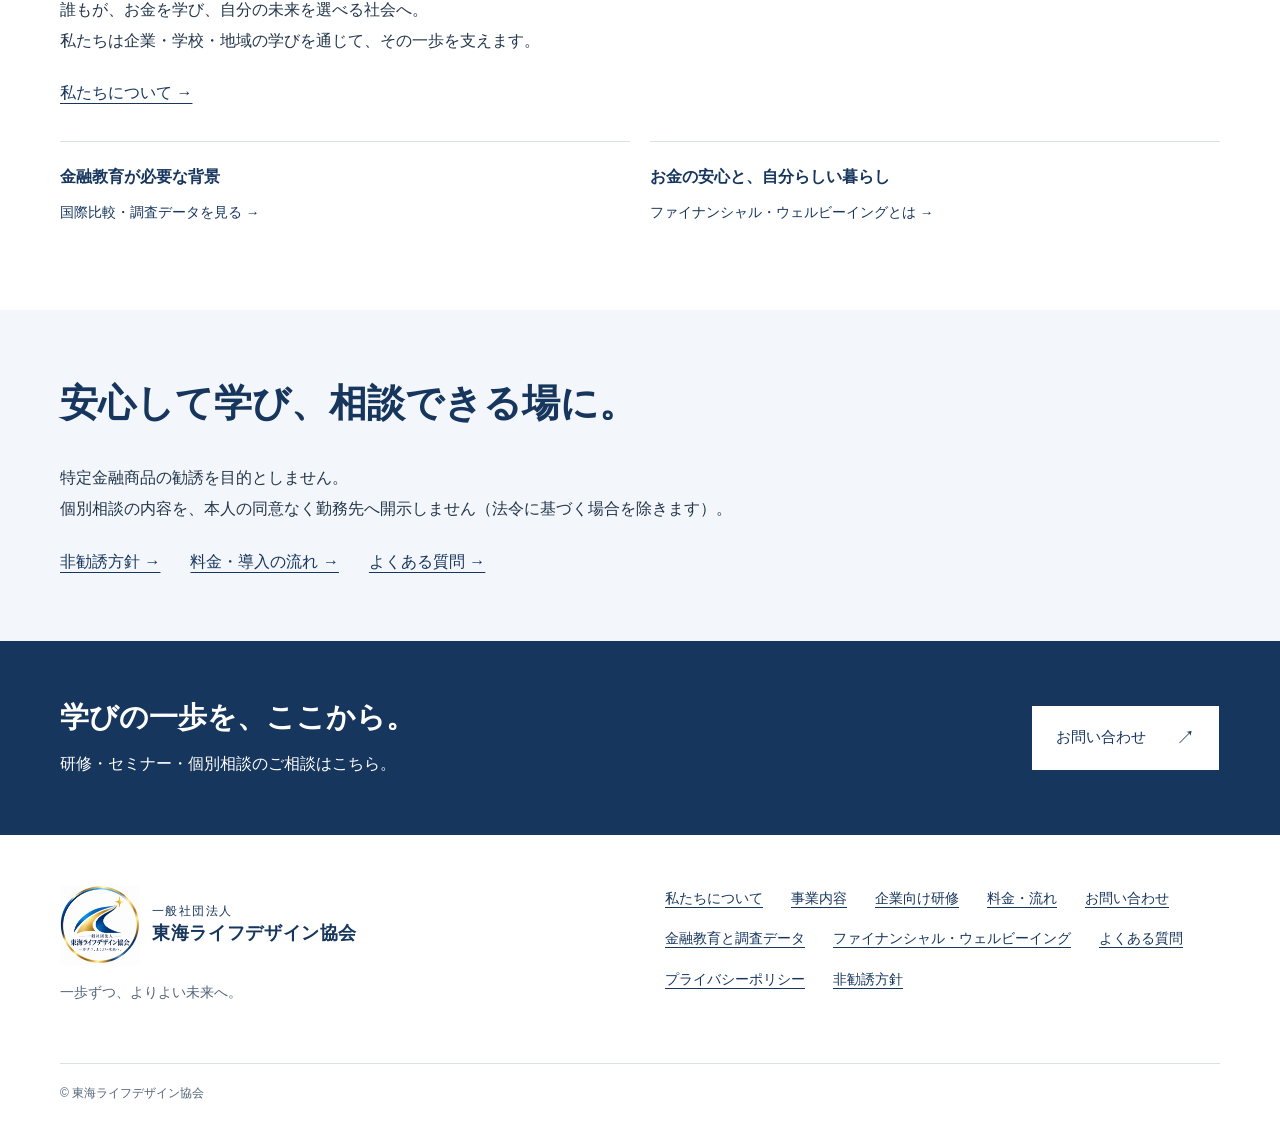
==== commit 880e702c: "Add files via upload" ====
--- a/index.html
+++ b/index.html
@@ -1,8 +1,5 @@
-<!doctype html><html lang="ja"><head><meta charset="utf-8"><meta name="viewport" content="width=device-width,initial-scale=1"><title>お金の知識で、人生の選択肢を増やす。 | 東海ライフデザイン協会</title><meta name="description" content="東海ライフデザイン協会は、企業向け金融教育・福利厚生研修を中心に、学校・学生、一般・地域向けの金融教育と個別相談を通じて生活設計を支援します。"><meta name="robots" content="index,follow"><link rel="canonical" href="https://tokai-lifedesign.github.io/"><meta property="og:locale" content="ja_JP"><meta property="og:type" content="website"><meta property="og:site_name" content="一般社団法人 東海ライフデザイン協会"><meta property="og:title" content="お金の知識で、人生の選択肢を増やす。"><meta property="og:description" content="東海ライフデザイン協会は、企業向け金融教育・福利厚生研修を中心に、学校・学生、一般・地域向けの金融教育と個別相談を通じて生活設計を支援します。"><meta property="og:url" content="https://tokai-lifedesign.github.io/"><meta property="og:image" content="https://tokai-lifedesign.github.io/assets/ogp.png"><meta property="og:image:width" content="1200"><meta property="og:image:height" content="630"><meta property="og:image:alt" content="お金の知識で、人生の選択肢を増やす。東海ライフデザイン協会"><meta name="twitter:card" content="summary_large_image"><meta name="theme-color" content="#17365D"><link rel="icon" href="assets/logo.png" type="image/png"><link rel="stylesheet" href="assets/style.css"><script src="assets/main.js" defer></script><script type="application/ld+json">{"@context":"https://schema.org","@type":"Organization","name":"一般社団法人 東海ライフデザイン協会","url":"https://tokai-lifedesign.github.io/","email":"tokai.lifedesign@gmail.com","address":"愛知県名古屋市"}</script></head><body><a class="skip" href="#main">本文へ移動</a><header class="header"><div class="wrap header-inner"><a class="brand" href="index.html" aria-label="東海ライフデザイン協会 トップ"><img class="brand-logo" src="assets/logo.png" alt="" width="80" height="80"><span><small>一般社団法人</small><strong>東海ライフデザイン協会</strong></span></a><button class="menu" type="button" aria-controls="main-nav" aria-expanded="false">メニュー</button><nav id="main-nav" class="nav" aria-label="メインナビゲーション"><a href="about.html">私たちについて</a><a href="services.html">事業内容</a><a href="training.html">企業向け研修</a><a href="fees.html">料金・流れ</a><a href="contact.html" class="contact-link">お問い合わせ</a></nav></div></header><main id="main">
-<section class="hero"><div class="wrap"><div class="hero-grid"><div><p class="eyebrow">FINANCIAL EDUCATION FOR LIFE</p><h1>お金の知識で、<br>人生の選択肢を<br>増やす。</h1><p class="lead">働く人にも、これから社会に出る人にも。<br>暮らしに役立つ金融教育を通じて、<br>自分らしい人生を考える力を届けます。</p><div class="actions"><a class="button" href="training.html">企業向け研修を見る</a><a class="button secondary" href="services.html">事業内容を見る</a></div></div><div class="journey"><p class="motto">日本を金融先進国に。</p><p class="fine">一歩ずつ、よりよい未来へ。</p><div class="step-block"><span>01 / KNOW</span><strong>知る。</strong></div><div class="step-block"><span>02 / THINK</span><strong>考える。</strong></div><div class="step-block"><span>03 / CHOOSE</span><strong>選ぶ。</strong></div></div></div><div class="hero-foot"><span>企業・働く人へ</span><span>学校・学生へ</span><span>一般・地域の皆さまへ</span></div></div></section>
-
-<section class="section vision"><div class="wrap"><div class="vision-intro"><p class="eyebrow">OUR VISION</p><h2>日本を金融先進国に。</h2><p class="vision-lead">一人ひとりが、お金を知り、自分の未来を選べる社会へ。</p><p>私たちが目指す「金融先進国」は、誰もが暮らしに必要なお金の知識を学び、納得して選択できる社会です。家計を整え、将来に備え、必要なときに相談できる。その力を、企業・学校・地域の学びから育てます。</p></div><div class="evidence-panel"><p class="eyebrow">FINANCIAL LITERACY / 2014</p><h3>お金の基礎知識、日本は半数に届かず。</h3><p class="stat-value">日本 <strong>43<small>％</small></strong><span>2014年の国際調査で基準を満たした人の割合</span></p><p>米国・欧州・アジアを共通の基準で比較したS&amp;Pの調査。日本は英国67％、米国57％を下回りました。</p><ul class="evidence-bars literacy-bars"><li><span>カナダ</span><span class="bar-track" aria-hidden="true"><i style="width:68%"></i></span><strong>68％</strong></li><li><span>英国</span><span class="bar-track" aria-hidden="true"><i style="width:67%"></i></span><strong>67％</strong></li><li><span>ドイツ</span><span class="bar-track" aria-hidden="true"><i style="width:66%"></i></span><strong>66％</strong></li><li><span>シンガポール</span><span class="bar-track" aria-hidden="true"><i style="width:59%"></i></span><strong>59％</strong></li><li><span>米国</span><span class="bar-track" aria-hidden="true"><i style="width:57%"></i></span><strong>57％</strong></li><li><span>フランス</span><span class="bar-track" aria-hidden="true"><i style="width:52%"></i></span><strong>52％</strong></li><li class="literacy-japan"><span>日本</span><span class="bar-track" aria-hidden="true"><i style="width:43%"></i></span><strong>43％</strong></li><li><span>香港</span><span class="bar-track" aria-hidden="true"><i style="width:43%"></i></span><strong>43％</strong></li><li><span>イタリア</span><span class="bar-track" aria-hidden="true"><i style="width:37%"></i></span><strong>37％</strong></li><li><span>台湾</span><span class="bar-track" aria-hidden="true"><i style="width:37%"></i></span><strong>37％</strong></li><li><span>韓国</span><span class="bar-track" aria-hidden="true"><i style="width:33%"></i></span><strong>33％</strong></li><li><span>中国</span><span class="bar-track" aria-hidden="true"><i style="width:28%"></i></span><strong>28％</strong></li></ul><p class="fine">原典掲載の国・地域からG7とアジアの5か国・地域を抜粋。平均正答率ではなく、金融知識4分野中3分野以上の基準を満たした15歳以上の人の割合です。2014年の結果であり、現在の順位を示すものではありません。</p><p class="fine">出典：S&amp;P Global FinLit Survey（2014年調査）。<a href="literacy-survey.html">調査結果と読み方を日本語で見る →</a> ／ <a href="https://gflec.org/wp-content/uploads/2015/11/3313-Finlit_Report_FINAL-5.11.16.pdf#page=23">英語原典・国別数値（23〜25ページ）</a></p></div><div class="vision-action"><h3>過去の国際比較から、いまの学ぶ機会へ。</h3><p>新しいNISAの開始を背景に、資産形成への関心が高まっています。NISAやiDeCoの活用を考えるときも、まずは制度の仕組みと、自分の家計や将来の目的を理解することが大切です。</p><p>物価上昇は日々の生活費に、金利上昇は預金利息や借入れの負担に関わります。こうした変化を踏まえて、自分に合った備えを考えるためのお金の知識が求められています。</p><p class="fine">参考：<a href="https://www.fsa.go.jp/frtc/kikou/2024/20240709.pdf">金融庁掲載資料：NISAと投資への関心（2024年）</a> ／ <a href="https://www.boj.or.jp/mopo/outlook/highlight/ten202607.htm">日本銀行：経済・物価と金融政策（2026年7月）</a></p><p>では、現在の日本では、どれほどの人が金融教育に触れているのでしょうか。次の2025年調査は、知識の到達度ではなく「金融経済教育を受けた認識」を尋ねたものです。</p></div><div class="vision-data"><article><h3>学ぶ機会を、もっと身近に</h3><p class="stat-label">金融経済教育を受けた認識がある人</p><p class="stat-value"><strong>8.7<small>％</small></strong><span>日本・2025年調査</span></p><p>学校・大学の授業や勤務先の研修等で学んだと認識している人は、1割未満。私たちは、働く人も学生も地域の方も、学びに触れられる機会を増やしたいと考えています。</p></article><article><h3>将来への不安に、学びという備えを。</h3><p class="stat-label">老後の生活を心配している二人以上世帯</p><p class="stat-value"><strong>78.5<small>％</small></strong><span>2023年調査</span></p><p>「多少心配」39.6％と「非常に心配」38.9％の合計です。家計や社会保障を知り、自分に必要な備えを考える機会を届けます。</p><p class="fine">全国5,000世帯の調査。従業員だけを対象とした割合ではありません。<a href="https://www.shiruporuto.jp/public/document/container/yoron/futari2021-/2023/pdf/yoronf23.pdf#page=11">出典：金融広報中央委員会（図表13）</a></p></article></div><p class="fine source-note">出典：J-FLEC「金融リテラシー調査（2025年）」（2026年3月27日公表）。日本：全国18〜79歳の3万人を対象とするインターネットモニター調査。教育経験8.7％についての出典です。老後不安の数値は、上記の金融広報中央委員会「家計の金融行動に関する世論調査2023年」に基づきます。<br><a href="https://www.mext.go.jp/content/20260417-mxt_kyoiku02-000049139_05.pdf#page=6">J-FLEC説明資料（文部科学省掲載PDF、6ページ）</a> ／ <a href="https://www.j-flec.go.jp/data/literacy_chosa_2025/">調査概要</a></p><div class="evidence-panel"><p class="eyebrow">WORLD HAPPINESS REPORT 2026</p><h3>幸福度から見る、日本の現在地。</h3><p class="stat-value">日本 <strong>61<small>位</small></strong><span>147か国・地域中 ／ G7では最下位</span></p><p>世界幸福度報告2026では、日本の生活評価は10点満点で6.130。G7の7か国で比較すると、最も低い順位となっています。</p><div class="table-wrap"><table><caption>G7各国の幸福度ランキング（2026年版）</caption><thead><tr><th scope="col">国</th><th scope="col">世界順位</th><th scope="col">生活評価（0〜10点）</th></tr></thead><tbody><tr><th scope="row">ドイツ</th><td>17位</td><td>6.882</td></tr><tr><th scope="row">米国</th><td>23位</td><td>6.816</td></tr><tr><th scope="row">カナダ</th><td>25位</td><td>6.741</td></tr><tr><th scope="row">英国</th><td>29位</td><td>6.694</td></tr><tr><th scope="row">フランス</th><td>35位</td><td>6.586</td></tr><tr><th scope="row">イタリア</th><td>38位</td><td>6.574</td></tr><tr class="japan-row"><th scope="row">日本</th><td>61位</td><td>6.130</td></tr></tbody></table></div><p class="fine">Gallup World Pollにおける、自分の人生を0〜10点で評価する回答の2023〜2025年平均に基づきます。順位には統計的な不確実性があります。「先進国全体で最下位」という意味ではなく、金融リテラシーが順位の原因だと示す調査でもありません。</p><div class="source-note"><h4>出典・ランキング資料</h4><p class="fine"><a href="https://files.worldhappiness.report/WHR26_Statistical_Appendix.pdf#page=27">World Happiness Report 2026 統計付録・図7〜9（PDF）</a> ／ <a href="https://data.worldhappiness.report/country/JPN">日本の公式データ</a><br>出典：オックスフォード大学ウェルビーイング研究センター『世界幸福度報告2026』（調査データ：Gallup World Poll）</p></div></div><div class="evidence-panel"><p class="eyebrow">FINANCIAL WELL-BEING</p><h3>家計の安心を、暮らしの満足へ。</h3><p class="vision-lead">家計・資産への満足度は、生活全体の満足度と関連しています。</p><p>内閣府「満足度・生活の質に関する調査報告書2026」は、13分野の満足度と生活全体の満足度の関係を分析しています。「家計と資産」は「生活の楽しさ・面白さ」に次いで回帰係数が大きく、生活満足度との正の関連が示されています。</p><p>この調査が示すのは、家計・資産への満足度との関連です。金融リテラシーとの直接の相関や、研修による幸福度の改善効果を示した結果ではありません。</p><p>当協会は、家計管理や生活設計を学び、自分に必要な備えを考える支援を通じて、暮らしの安心につながる金融教育を目指します。</p><p><a href="financial-wellbeing.html">ファイナンシャル・ウェルビーイングとは →</a></p><div class="source-note"><h4>出典・幸福度に関する資料</h4><p class="fine"><a href="https://www5.cao.go.jp/keizai2/wellbeing/manzoku/file/report10.pdf#page=14">内閣府「満足度・生活の質に関する調査報告書2026」本文13ページ・図表1－13（PDF）</a><br>2026年7月公表。生活全体の満足度を13の分野別満足度で重回帰分析した結果（モデル1）。<br><a href="https://www5.cao.go.jp/keizai2/wellbeing/manzoku/latestreport.html">調査報告書・実施概要・調査票・集計データ</a></p></div></div><div class="vision-action"><h3>学びを、日々の選択につなげる。</h3><p>家計管理から社会保障、資産形成、金融トラブルへの備えまで。企業研修を軸に、学校や地域にも金融教育を届けます。</p><a href="services.html">私たちの事業を見る →</a></div></div></section>
-<section class="section "><div class="wrap"><div class="split"><div><p class="eyebrow">ABOUT US</p><h2>金融教育を、<br>もっと身近に。</h2></div><div><p>家計を整える。将来に備える。人生の節目を考える。<br>お金の知識は、毎日の暮らしとこれからの選択につながっています。</p><p>東海ライフデザイン協会は、企業・学校・地域・一般の方を対象に、暮らしに役立つ金融教育を届ける団体です。家計管理、資産形成、社会保障、保険、税金、相続など、人生に関わるお金の知識を、わかりやすく実践的に伝えます。</p><a href="about.html">私たちについて・協会概要 →</a></div></div></div></section>
-<section class="section pale"><div class="wrap"><div class="section-head"><div><p class="eyebrow">OUR SERVICES</p><h2>それぞれの人生に、<br>必要なお金の学びを。</h2></div><a href="services.html">事業内容を詳しく見る →</a></div><article class="feature"><div><p class="eyebrow">01 / FOR BUSINESS</p><span class="tag">企業向け金融教育・福利厚生研修</span><h2>働く人の未来を、<br>学びで支える。</h2></div><div><p>従業員の生活設計を、福利厚生の一環として支援する。新入社員から子育て世代、退職を見据える世代まで、対象者に合わせた研修を設計します。</p><ul><li>60分を基本とした単発研修</li><li>段階的に学ぶ継続研修・年間契約</li><li>一人ひとりに向き合う個別相談</li></ul><a class="button" href="training.html">企業向け研修の詳細</a></div></article><div class="cards"><article class="card"><span class="number">02 / SCHOOL</span><h3>学校・学生向け</h3><p>社会に出る前に知っておきたい、家計・契約・お金の基礎を。</p><a href="services.html#school">授業・学習テーマを見る →</a></article><article class="card"><span class="number">03 / COMMUNITY</span><h3>一般・地域向け</h3><p>日々の暮らしや人生の節目に役立つ知識を、地域の学びの場へ。</p><a href="services.html#community">セミナーについて →</a></article><article class="card"><span class="number">04 / CONSULTATION</span><h3>個別相談</h3><p>家計や将来の希望を整理し、自分に合う生活設計を考える時間を。</p><a href="services.html#consultation">相談内容・方針を見る →</a></article></div></div></section>
-<section class="section "><div class="wrap"><p class="eyebrow">OUR COMMITMENT</p><h2>安心して学ぶための、2つの約束。</h2><div class="promise-grid"><article><span class="number">01 / EDUCATION</span><h3>学びを、目的に。</h3><p>特定金融商品の勧誘を目的とせず、自分で考え、選ぶための知識を届けます。</p></article><article><span class="number">02 / PRIVACY</span><h3>相談の安心を、守る。</h3><p>本人の同意なく、個別相談の内容を勤務先に開示しません。法令に基づく場合を除きます。</p></article></div><a href="policy.html">非勧誘方針を読む →</a></div></section>
-<section class="section pale"><div class="wrap"><div class="split"><div><p class="eyebrow">GETTING STARTED</p><h2>はじめの一歩を、<br>ともに考えます。</h2><p>課題の整理から、内容・費用の確認まで。<br>導入前に見通しを持てるようご案内します。</p><a href="fees.html">料金・導入の流れを見る →</a></div><div><details><summary>金融商品の営業や勧誘はありますか？</summary><p>当協会の研修・セミナー・個別相談は、特定金融商品の勧誘を目的としません。教育・相談の場で、保険や投資商品の契約を勧めることはありません。</p></details><details><summary>個別相談の内容は、勤務先に伝わりますか？</summary><p>本人の同意なく、相談内容や家計・資産等の情報を勤務先へ開示しません。企業への実施報告は、個人を特定できない形を基本とします。法令に基づき対応が必要な場合を除きます。</p></details><details><summary>少人数の会社でも研修を相談できますか？</summary><p>人数にかかわらずご相談いただけます。対象者や課題、ご希望の時間を伺い、内容と実施方法を検討します。</p></details><p style="margin-top:24px"><a href="faq.html">よくある質問をすべて見る →</a></p></div></div></div></section></main><aside class="cta" aria-label="お問い合わせ案内"><div class="wrap"><div><h2>学びの一歩を、ここから。</h2><p>研修・セミナー・個別相談のご相談はこちら。</p></div><a class="button" href="contact.html">お問い合わせ</a></div></aside><footer class="footer"><div class="wrap"><div class="footer-grid"><div><a class="brand" href="index.html"><img class="brand-logo" src="assets/logo.png" alt="" width="80" height="80"><span><small>一般社団法人</small><strong>東海ライフデザイン協会</strong></span></a><p class="motto">一歩ずつ、よりよい未来へ。</p></div><nav class="footer-links" aria-label="フッターナビゲーション"><a href="about.html">私たちについて</a><a href="services.html">事業内容</a><a href="training.html">企業向け研修</a><a href="fees.html">料金・流れ</a><a href="contact.html">お問い合わせ</a><a href="financial-wellbeing.html">ファイナンシャル・ウェルビーイング</a><a href="faq.html">よくある質問</a><a href="privacy.html">プライバシーポリシー</a><a href="policy.html">非勧誘方針</a></nav></div><p class="copyright">© 東海ライフデザイン協会</p></div></footer></body></html>+<!doctype html><html lang="ja"><head><meta charset="utf-8"><meta name="viewport" content="width=device-width,initial-scale=1"><title>お金の知識で、人生の選択肢を増やす。 | 東海ライフデザイン協会</title><meta name="description" content="東海ライフデザイン協会は、企業向け金融教育・福利厚生研修を中心に、学校・地域の学びと個別相談を通じて生活設計を支援します。"><meta name="robots" content="index,follow"><link rel="canonical" href="https://tokai-lifedesign.github.io/"><meta property="og:locale" content="ja_JP"><meta property="og:type" content="website"><meta property="og:site_name" content="一般社団法人 東海ライフデザイン協会"><meta property="og:title" content="お金の知識で、人生の選択肢を増やす。"><meta property="og:description" content="東海ライフデザイン協会は、企業向け金融教育・福利厚生研修を中心に、学校・地域の学びと個別相談を通じて生活設計を支援します。"><meta property="og:url" content="https://tokai-lifedesign.github.io/"><meta property="og:image" content="https://tokai-lifedesign.github.io/assets/ogp.png"><meta property="og:image:width" content="1200"><meta property="og:image:height" content="630"><meta property="og:image:alt" content="お金の知識で、人生の選択肢を増やす。東海ライフデザイン協会"><meta name="twitter:card" content="summary_large_image"><meta name="theme-color" content="#17365D"><link rel="icon" href="assets/logo.png" type="image/png"><link rel="stylesheet" href="assets/style.css"><script src="assets/main.js" defer></script><script type="application/ld+json">{"@context":"https://schema.org","@type":"Organization","name":"一般社団法人 東海ライフデザイン協会","url":"https://tokai-lifedesign.github.io/","email":"tokai.lifedesign@gmail.com","address":"愛知県名古屋市"}</script></head><body><a class="skip" href="#main">本文へ移動</a><header class="header"><div class="wrap header-inner"><a class="brand" href="index.html" aria-label="東海ライフデザイン協会 トップ"><img class="brand-logo" src="assets/logo.png" alt="" width="80" height="80"><span><small>一般社団法人</small><strong>東海ライフデザイン協会</strong></span></a><button class="menu" type="button" aria-controls="main-nav" aria-expanded="false" aria-label="メニューを開く"><span class="menu-icon" aria-hidden="true"><span></span><span></span><span></span></span></button><nav id="main-nav" class="nav" aria-label="メインナビゲーション"><a href="about.html">私たちについて</a><a href="services.html">事業内容</a><a href="training.html">企業向け研修</a><a href="fees.html">料金・流れ</a><a href="contact.html" class="contact-link">お問い合わせ</a><details class="nav-resources"><summary>学び・資料</summary><div><a href="research.html">金融教育と調査データ</a><a href="financial-wellbeing.html">ファイナンシャル・ウェルビーイング</a><a href="faq.html">よくある質問</a></div></details></nav></div></header><main id="main">
+<section class="hero home-hero"><div class="wrap"><p class="eyebrow">東海ライフデザイン協会</p><h1>お金の知識で、<br>人生の選択肢を<br class="mobile-break">増やす。</h1><p class="lead">働く人の暮らしと将来を、金融教育で支える。<br>企業・学校・地域へ、実践的な学びを届けます。</p><div class="actions"><a class="button" href="training.html">企業向け研修を見る</a><a class="button secondary" href="contact.html">お問い合わせ</a></div><p class="home-motto">一歩ずつ、よりよい未来へ。</p></div></section>
+<section class="section pale home-section"><div class="wrap"><p class="eyebrow">OUR SERVICES</p><h2>暮らしに役立つ、<br>お金の学びを。</h2><article class="feature"><div><span class="tag">企業向け金融教育・福利厚生研修</span><h3>従業員の未来を、<br>福利厚生で支える。</h3></div><div><p>家計管理、社会保障、資産形成。世代や職場の課題に合わせて、研修と個別相談をご提案します。</p><a class="button" href="training.html">研修内容・導入について</a></div></article><div class="home-services"><a href="services.html#school"><strong>学校・学生向け</strong><span>社会に出る前のお金の基礎</span><b aria-hidden="true">→</b></a><a href="services.html#community"><strong>一般・地域向け</strong><span>暮らしと将来に備えるセミナー</span><b aria-hidden="true">→</b></a><a href="services.html#consultation"><strong>個別相談</strong><span>家計とライフプランの整理</span><b aria-hidden="true">→</b></a></div></div></section>
+<section class="section home-section"><div class="wrap"><p class="eyebrow">OUR VISION</p><h2>日本を金融先進国に。</h2><p class="home-copy">誰もが、お金を学び、自分の未来を選べる社会へ。<br>私たちは企業・学校・地域の学びを通じて、その一歩を支えます。</p><a href="about.html">私たちについて →</a><div class="home-guides"><a href="research.html"><strong>金融教育が必要な背景</strong><span>国際比較・調査データを見る →</span></a><a href="financial-wellbeing.html"><strong>お金の安心と、自分らしい暮らし</strong><span>ファイナンシャル・ウェルビーイングとは →</span></a></div></div></section>
+<section class="section pale home-section"><div class="wrap"><h2>安心して学び、相談できる場に。</h2><p class="home-copy">特定金融商品の勧誘を目的としません。<br>個別相談の内容を、本人の同意なく勤務先へ開示しません（法令に基づく場合を除きます）。</p><div class="home-links"><a href="policy.html">非勧誘方針 →</a><a href="fees.html">料金・導入の流れ →</a><a href="faq.html">よくある質問 →</a></div></div></section></main><aside class="cta" aria-label="お問い合わせ案内"><div class="wrap"><div><h2>学びの一歩を、ここから。</h2><p>研修・セミナー・個別相談のご相談はこちら。</p></div><a class="button" href="contact.html">お問い合わせ</a></div></aside><footer class="footer"><div class="wrap"><div class="footer-grid"><div><a class="brand" href="index.html"><img class="brand-logo" src="assets/logo.png" alt="" width="80" height="80"><span><small>一般社団法人</small><strong>東海ライフデザイン協会</strong></span></a><p class="motto">一歩ずつ、よりよい未来へ。</p></div><nav class="footer-links" aria-label="フッターナビゲーション"><a href="about.html">私たちについて</a><a href="services.html">事業内容</a><a href="training.html">企業向け研修</a><a href="fees.html">料金・流れ</a><a href="contact.html">お問い合わせ</a><a href="research.html">金融教育と調査データ</a><a href="financial-wellbeing.html">ファイナンシャル・ウェルビーイング</a><a href="faq.html">よくある質問</a><a href="privacy.html">プライバシーポリシー</a><a href="policy.html">非勧誘方針</a></nav></div><p class="copyright">© 東海ライフデザイン協会</p></div></footer></body></html>
--- a/assets/style.css
+++ b/assets/style.css
@@ -10,3 +10,8 @@
 .japan-row{background:#f5f1e4;font-weight:700}.japan-row th{border-left:3px solid var(--gold)}
 
 .evidence-bars.literacy-bars li{grid-template-columns:115px 1fr 55px}.literacy-bars li:first-child i{background:var(--navy)}.literacy-bars .literacy-japan{font-weight:700}.literacy-bars .literacy-japan i{background:#8b6c12}@media(max-width:480px){.evidence-bars.literacy-bars li{grid-template-columns:92px 1fr 45px;gap:8px;font-size:.85rem}}
+.menu{border:0;padding:12px;min-width:48px;min-height:48px;cursor:pointer}.menu-icon{display:flex;width:24px;height:24px;flex-direction:column;justify-content:center;gap:5px}.menu-icon span{display:block;width:24px;height:2px;background:currentColor}.menu[aria-expanded="true"] .menu-icon{position:relative}.menu[aria-expanded="true"] .menu-icon span{position:absolute;top:11px}.menu[aria-expanded="true"] .menu-icon span:nth-child(1){transform:rotate(45deg)}.menu[aria-expanded="true"] .menu-icon span:nth-child(2){opacity:0}.menu[aria-expanded="true"] .menu-icon span:nth-child(3){transform:rotate(-45deg)}
+
+/* Compact homepage and accessible resource navigation */
+.home-hero{background:linear-gradient(120deg,#fff 60%,#f3f6fa 60%);padding:64px 0}.home-hero h1{font-size:clamp(2rem,4.5vw,3.7rem);line-height:1.55}.mobile-break{display:none}.home-motto{margin:28px 0 0;font-size:.85rem;color:var(--muted)}.home-section{padding:64px 0}.home-section .feature h3{font-size:1.8rem;margin:0}.home-copy{max-width:720px}.home-services{display:grid;grid-template-columns:repeat(3,1fr);gap:16px;margin-top:20px}.home-services a{display:grid;grid-template-columns:1fr auto;padding:24px;background:#fff;text-decoration:none;border-bottom:2px solid var(--gold)}.home-services strong,.home-services span{grid-column:1}.home-services span{font-size:.85rem;color:var(--muted)}.home-services b{grid-column:2;grid-row:1/3;align-self:center}.home-guides{display:grid;grid-template-columns:1fr 1fr;gap:20px;margin-top:32px}.home-guides a{border-top:1px solid var(--line);padding:20px 0;text-decoration:none}.home-guides strong,.home-guides span{display:block}.home-guides span{font-size:.85rem;margin-top:8px}.home-links{display:flex;gap:16px 30px;flex-wrap:wrap}.nav-resources{position:relative;border:0}.nav-resources summary{padding:10px 0;font-size:.875rem;min-height:44px;white-space:nowrap}.nav-resources>div{position:absolute;right:0;top:100%;width:320px;padding:16px 24px;background:white;border:1px solid var(--line);box-shadow:0 8px 24px #17365d15;z-index:20}.nav-resources a{display:block;white-space:normal}.nav{gap:16px}.evidence-panel[id]{scroll-margin-top:24px}
+@media(max-width:820px){.header-inner{padding-block:12px;min-height:80px}.brand-logo{width:48px;height:48px}.brand strong{font-size:clamp(.75rem,3.4vw,1rem)}.brand small{font-size:.62rem}.header-inner{gap:4px}.home-hero{padding:36px 0}.home-hero h1{font-size:clamp(1.9rem,7.4vw,2.8rem);margin-bottom:20px}.mobile-break{display:block}.home-hero .eyebrow{font-size:.72rem;letter-spacing:.08em}.home-hero .lead{font-size:.95rem}.home-hero .lead br,.home-copy br{display:none}.home-hero .actions{gap:10px;margin-top:20px}.home-motto{margin-top:20px}.home-section{padding:40px 0}.home-section h2{font-size:1.5rem}.home-section .feature{padding:24px;gap:16px}.home-section .feature h3{font-size:1.5rem}.home-services,.home-guides{grid-template-columns:1fr;gap:0}.home-services a{padding:18px 20px;border-bottom:1px solid var(--line);min-height:88px}.home-guides a{padding:18px 0}.nav.is-open{display:flex;flex-direction:column;align-items:stretch;gap:0;padding-top:12px}.nav.is-open>a{padding:13px 12px;border-top:1px solid var(--line)}.nav.is-open .contact-link{margin-top:8px;text-align:center}.nav-resources{width:100%;margin-top:8px}.nav-resources summary{padding:13px 12px}.nav-resources>div{position:static;width:100%;box-shadow:none;border:0;background:var(--pale);padding:8px 16px}.nav-resources a{padding-block:12px}.home-links{gap:12px 24px}.footer .brand-logo{width:48px;height:48px}}
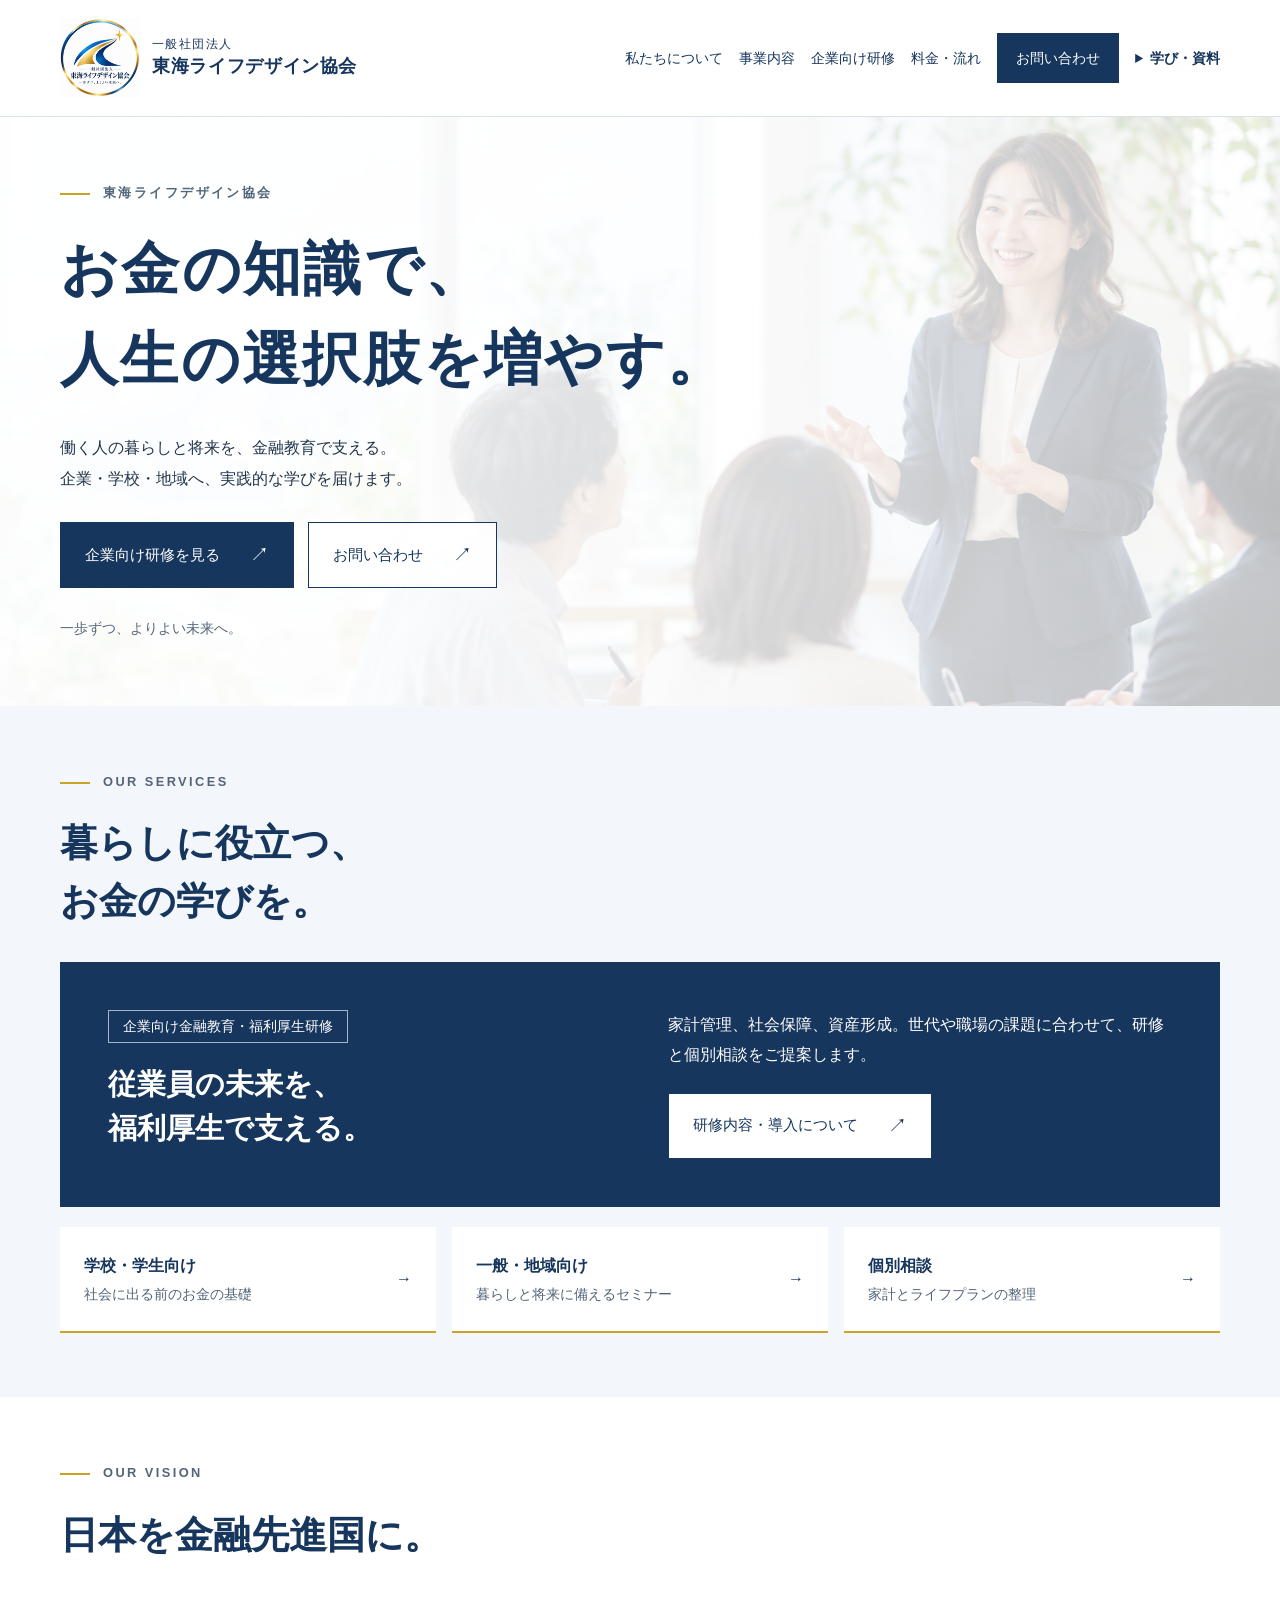
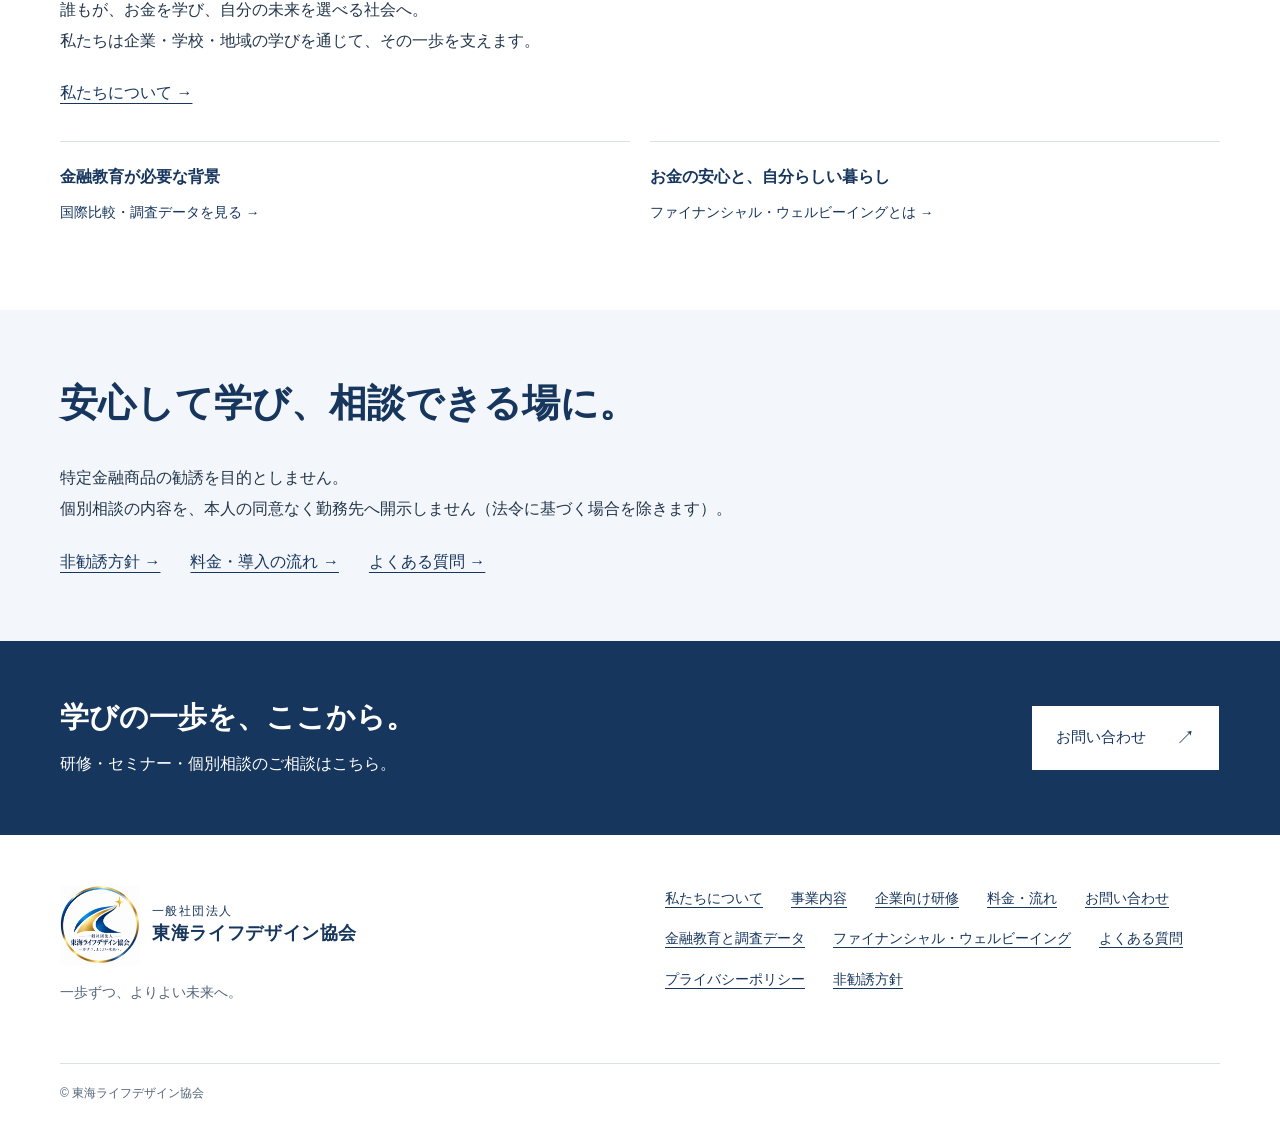
==== commit 8140add1: "Add files via upload" ====
--- a/index.html
+++ b/index.html
@@ -1,4 +1,4 @@
-<!doctype html><html lang="ja"><head><meta charset="utf-8"><meta name="viewport" content="width=device-width,initial-scale=1"><title>お金の知識で、人生の選択肢を増やす。 | 東海ライフデザイン協会</title><meta name="description" content="東海ライフデザイン協会は、企業向け金融教育・福利厚生研修を中心に、学校・地域の学びと個別相談を通じて生活設計を支援します。"><meta name="robots" content="index,follow"><link rel="canonical" href="https://tokai-lifedesign.github.io/"><meta property="og:locale" content="ja_JP"><meta property="og:type" content="website"><meta property="og:site_name" content="一般社団法人 東海ライフデザイン協会"><meta property="og:title" content="お金の知識で、人生の選択肢を増やす。"><meta property="og:description" content="東海ライフデザイン協会は、企業向け金融教育・福利厚生研修を中心に、学校・地域の学びと個別相談を通じて生活設計を支援します。"><meta property="og:url" content="https://tokai-lifedesign.github.io/"><meta property="og:image" content="https://tokai-lifedesign.github.io/assets/ogp.png"><meta property="og:image:width" content="1200"><meta property="og:image:height" content="630"><meta property="og:image:alt" content="お金の知識で、人生の選択肢を増やす。東海ライフデザイン協会"><meta name="twitter:card" content="summary_large_image"><meta name="theme-color" content="#17365D"><link rel="icon" href="assets/logo.png" type="image/png"><link rel="stylesheet" href="assets/style.css"><script src="assets/main.js" defer></script><script type="application/ld+json">{"@context":"https://schema.org","@type":"Organization","name":"一般社団法人 東海ライフデザイン協会","url":"https://tokai-lifedesign.github.io/","email":"tokai.lifedesign@gmail.com","address":"愛知県名古屋市"}</script></head><body><a class="skip" href="#main">本文へ移動</a><header class="header"><div class="wrap header-inner"><a class="brand" href="index.html" aria-label="東海ライフデザイン協会 トップ"><img class="brand-logo" src="assets/logo.png" alt="" width="80" height="80"><span><small>一般社団法人</small><strong>東海ライフデザイン協会</strong></span></a><button class="menu" type="button" aria-controls="main-nav" aria-expanded="false" aria-label="メニューを開く"><span class="menu-icon" aria-hidden="true"><span></span><span></span><span></span></span></button><nav id="main-nav" class="nav" aria-label="メインナビゲーション"><a href="about.html">私たちについて</a><a href="services.html">事業内容</a><a href="training.html">企業向け研修</a><a href="fees.html">料金・流れ</a><a href="contact.html" class="contact-link">お問い合わせ</a><details class="nav-resources"><summary>学び・資料</summary><div><a href="research.html">金融教育と調査データ</a><a href="financial-wellbeing.html">ファイナンシャル・ウェルビーイング</a><a href="faq.html">よくある質問</a></div></details></nav></div></header><main id="main">
+<!doctype html><html lang="ja"><head><meta charset="utf-8"><meta name="viewport" content="width=device-width,initial-scale=1"><title>お金の知識で、人生の選択肢を増やす。 | 東海ライフデザイン協会</title><meta name="description" content="東海ライフデザイン協会は、企業向け金融教育・福利厚生研修を中心に、学校・地域の学びと個別相談を通じて生活設計を支援します。"><meta name="robots" content="index,follow"><link rel="canonical" href="https://tokai-lifedesign.github.io/"><meta property="og:locale" content="ja_JP"><meta property="og:type" content="website"><meta property="og:site_name" content="一般社団法人 東海ライフデザイン協会"><meta property="og:title" content="お金の知識で、人生の選択肢を増やす。"><meta property="og:description" content="東海ライフデザイン協会は、企業向け金融教育・福利厚生研修を中心に、学校・地域の学びと個別相談を通じて生活設計を支援します。"><meta property="og:url" content="https://tokai-lifedesign.github.io/"><meta property="og:image" content="https://tokai-lifedesign.github.io/assets/ogp.png"><meta property="og:image:width" content="1200"><meta property="og:image:height" content="630"><meta property="og:image:alt" content="お金の知識で、人生の選択肢を増やす。東海ライフデザイン協会"><meta name="twitter:card" content="summary_large_image"><meta name="theme-color" content="#17365D"><link rel="icon" href="assets/logo.png" type="image/png"><link rel="stylesheet" href="assets/style-photo.css"><script src="assets/main.js" defer></script><script type="application/ld+json">{"@context":"https://schema.org","@type":"Organization","name":"一般社団法人 東海ライフデザイン協会","url":"https://tokai-lifedesign.github.io/","email":"tokai.lifedesign@gmail.com","address":"愛知県名古屋市"}</script></head><body><a class="skip" href="#main">本文へ移動</a><header class="header"><div class="wrap header-inner"><a class="brand" href="index.html" aria-label="東海ライフデザイン協会 トップ"><img class="brand-logo" src="assets/logo.png" alt="" width="80" height="80"><span><small>一般社団法人</small><strong>東海ライフデザイン協会</strong></span></a><button class="menu" type="button" aria-controls="main-nav" aria-expanded="false" aria-label="メニューを開く"><span class="menu-icon" aria-hidden="true"><span></span><span></span><span></span></span></button><nav id="main-nav" class="nav" aria-label="メインナビゲーション"><a href="about.html">私たちについて</a><a href="services.html">事業内容</a><a href="training.html">企業向け研修</a><a href="fees.html">料金・流れ</a><a href="contact.html" class="contact-link">お問い合わせ</a><details class="nav-resources"><summary>学び・資料</summary><div><a href="research.html">金融教育と調査データ</a><a href="financial-wellbeing.html">ファイナンシャル・ウェルビーイング</a><a href="faq.html">よくある質問</a></div></details></nav></div></header><main id="main">
 <section class="hero home-hero"><div class="wrap"><p class="eyebrow">東海ライフデザイン協会</p><h1>お金の知識で、<br>人生の選択肢を<br class="mobile-break">増やす。</h1><p class="lead">働く人の暮らしと将来を、金融教育で支える。<br>企業・学校・地域へ、実践的な学びを届けます。</p><div class="actions"><a class="button" href="training.html">企業向け研修を見る</a><a class="button secondary" href="contact.html">お問い合わせ</a></div><p class="home-motto">一歩ずつ、よりよい未来へ。</p></div></section>
 <section class="section pale home-section"><div class="wrap"><p class="eyebrow">OUR SERVICES</p><h2>暮らしに役立つ、<br>お金の学びを。</h2><article class="feature"><div><span class="tag">企業向け金融教育・福利厚生研修</span><h3>従業員の未来を、<br>福利厚生で支える。</h3></div><div><p>家計管理、社会保障、資産形成。世代や職場の課題に合わせて、研修と個別相談をご提案します。</p><a class="button" href="training.html">研修内容・導入について</a></div></article><div class="home-services"><a href="services.html#school"><strong>学校・学生向け</strong><span>社会に出る前のお金の基礎</span><b aria-hidden="true">→</b></a><a href="services.html#community"><strong>一般・地域向け</strong><span>暮らしと将来に備えるセミナー</span><b aria-hidden="true">→</b></a><a href="services.html#consultation"><strong>個別相談</strong><span>家計とライフプランの整理</span><b aria-hidden="true">→</b></a></div></div></section>
 <section class="section home-section"><div class="wrap"><p class="eyebrow">OUR VISION</p><h2>日本を金融先進国に。</h2><p class="home-copy">誰もが、お金を学び、自分の未来を選べる社会へ。<br>私たちは企業・学校・地域の学びを通じて、その一歩を支えます。</p><a href="about.html">私たちについて →</a><div class="home-guides"><a href="research.html"><strong>金融教育が必要な背景</strong><span>国際比較・調査データを見る →</span></a><a href="financial-wellbeing.html"><strong>お金の安心と、自分らしい暮らし</strong><span>ファイナンシャル・ウェルビーイングとは →</span></a></div></div></section>
--- a/assets/style-photo.css
+++ b/assets/style-photo.css
@@ -0,0 +1,23 @@
+:root{--navy:#17365D;--gold:#C9A227;--ink:#23364b;--muted:#536579;--pale:#f3f6fa;--line:#d9e1ea;--white:#fff;font-family:'Yu Gothic','Hiragino Kaku Gothic ProN',Meiryo,sans-serif;color:var(--ink);background:#fff;font-size:16px;line-height:1.9}*{box-sizing:border-box}body{margin:0}a{color:var(--navy);text-underline-offset:.3em}a:hover{text-decoration-thickness:2px}button{font:inherit}a,button,summary{-webkit-tap-highlight-color:transparent}a:focus-visible,button:focus-visible,summary:focus-visible{outline:3px solid #987300;outline-offset:5px}h1,h2,h3,p{margin-top:0}h1,h2,h3{color:var(--navy);line-height:1.5}h1{font-size:clamp(2.1rem,4.5vw,4rem);letter-spacing:.04em;font-weight:600}h2{font-size:clamp(1.7rem,3vw,2.5rem);font-weight:600}h3{font-size:1.2rem}p{margin-bottom:1.4rem}img{max-width:100%;height:auto}section[id]{scroll-margin-top:2rem}.wrap{width:min(1160px,calc(100% - 64px));margin-inline:auto}.skip{position:absolute;top:-100px;left:20px;padding:12px;background:#fff;z-index:100}.skip:focus{top:10px}.notice{background:var(--navy);color:white;text-align:center;padding:6px 16px;font-size:.875rem}.header{border-bottom:1px solid var(--line);background:white}.header-inner{min-height:105px;display:flex;align-items:center;justify-content:space-between;gap:24px}.brand{text-decoration:none;line-height:1.5;display:block;color:var(--navy)}.brand small{display:block;font-size:.75rem;letter-spacing:.12em}.brand strong{font-family:'Yu Mincho','Hiragino Mincho ProN',serif;font-size:1.35rem;font-weight:600;letter-spacing:.035em}.nav{display:flex;gap:22px;align-items:center}.nav a{font-size:.875rem;text-decoration:none;white-space:nowrap;padding-block:10px}.nav a[aria-current=page]{box-shadow:0 2px var(--gold)}.nav .contact-link{background:var(--navy);color:white;padding:12px 19px}.menu{display:none;border:1px solid var(--navy);background:white;color:var(--navy);padding:8px 14px}.eyebrow{font-size:.8rem;font-weight:700;letter-spacing:.19em;margin-bottom:20px;color:var(--muted)}.eyebrow:before{content:'';display:inline-block;width:30px;height:2px;background:var(--gold);vertical-align:middle;margin-right:13px}.hero{padding:83px 0 70px;overflow:hidden;background:linear-gradient(105deg,#fff 0%,#fff 61%,#f3f6fa 61%)}.hero-grid{display:grid;grid-template-columns:1.35fr .8fr;gap:48px;align-items:center}.hero h1{margin-bottom:28px;font-family:'Yu Mincho','Hiragino Mincho ProN',serif;line-height:1.65}.hero .lead{font-size:1.02rem;max-width:600px}.actions{display:flex;gap:14px;flex-wrap:wrap;margin-top:28px}.button{display:inline-flex;gap:30px;align-items:center;justify-content:center;text-decoration:none;padding:14px 24px;min-height:52px;border:1px solid var(--navy);background:var(--navy);color:white;font-size:.95rem}.button:after{content:'↗';font-size:1.2rem}.button.secondary{background:transparent;color:var(--navy)}.button:hover{background:#254b7b;color:white}.journey{padding:30px 0 20px}.journey .motto{font-family:'Yu Mincho',serif;font-size:1.2rem;margin-bottom:36px}.step-block{display:flex;align-items:center;justify-content:space-between;gap:16px;border-top:1px solid #8e9fb2;padding:22px 12px 22px 0;color:var(--navy)}.step-block:nth-of-type(2){margin-left:28px}.step-block:nth-of-type(3){margin-left:56px;border-bottom:3px solid var(--gold)}.step-block span{font-size:.8rem;letter-spacing:.12em}.step-block strong{font-family:'Yu Mincho',serif;font-size:2.2rem;font-weight:500;letter-spacing:.15em}.hero-foot{margin-top:52px;padding-top:22px;border-top:1px solid var(--line);font-size:.875rem;display:flex;gap:30px;flex-wrap:wrap}.hero-foot span:before{content:'●';font-size:.6rem;color:var(--gold);margin-right:10px}.section{padding:88px 0}.pale{background:var(--pale)}.split{display:grid;grid-template-columns:.75fr 1.25fr;gap:75px}.section-head{display:flex;justify-content:space-between;align-items:end;gap:30px;margin-bottom:38px}.section-head h2{margin-bottom:0}.section-head a{white-space:nowrap}.feature{background:var(--navy);color:white;padding:48px;display:grid;grid-template-columns:1fr 1fr;gap:55px}.feature h2,.feature h3{color:white}.feature .eyebrow{color:#dae3ee}.feature .button{background:white;color:var(--navy)}.feature ul{padding-left:22px;margin-top:16px}.tag{font-size:.85rem;display:inline-block;border:1px solid #a5b6cb;padding:3px 14px;margin-bottom:20px}.cards{display:grid;grid-template-columns:repeat(3,1fr);gap:22px;margin-top:24px}.card{border-top:3px solid var(--gold);background:white;padding:30px;border-bottom:1px solid var(--line)}.card .number{font-size:.8rem;letter-spacing:.1em;color:var(--muted)}.card h3{margin-top:20px}.card a{font-weight:600}.promise-grid{display:grid;grid-template-columns:repeat(2,1fr);gap:36px}.promise-grid article{border-top:1px solid var(--line);padding-top:28px}.promise-grid .number{color:var(--muted);font-size:.9rem}.promise-grid h3{margin-top:15px}.cta{background:var(--navy);color:white;padding:55px 0}.cta .wrap{display:flex;justify-content:space-between;align-items:center;gap:30px}.cta h2{color:white;font-size:1.8rem;margin-bottom:10px}.cta p{margin-bottom:0}.cta .button{background:white;color:var(--navy);flex-shrink:0}.footer{padding:50px 0 24px}.footer-grid{display:grid;grid-template-columns:1fr 1fr;gap:50px}.footer-links{display:flex;gap:14px 28px;flex-wrap:wrap;align-content:start;font-size:.875rem}.copyright{margin:35px 0 0;padding-top:18px;border-top:1px solid var(--line);font-size:.75rem;color:var(--muted)}.footer .motto{font-size:.85rem;margin-top:15px;color:var(--muted)}.breadcrumb{font-size:.8rem;color:var(--muted);padding-top:24px}.page-head{padding:48px 0 60px;border-bottom:1px solid var(--line)}.page-head h1{font-size:clamp(2rem,4vw,3rem);margin-bottom:20px}.page-head p:last-child{max-width:780px;margin-bottom:0}.prose{max-width:820px;margin-inline:auto}.prose h2{font-size:1.5rem;margin-top:45px}.prose h2:first-child{margin-top:0}.prose h3{margin-top:30px}.prose ul{padding-left:1.4rem}.service{padding:42px 0;border-bottom:1px solid var(--line);display:grid;grid-template-columns:.7fr 1.3fr;gap:50px}.service:first-child{padding-top:0}.service h2{font-size:1.65rem}.chips{list-style:none;padding:0;display:flex;gap:8px;flex-wrap:wrap}.chips li{background:var(--pale);padding:5px 12px;font-size:.9rem}.table-wrap{overflow-x:auto}table{border-collapse:collapse;width:100%;text-align:left;margin:28px 0}th,td{padding:20px 18px;border-bottom:1px solid var(--line);vertical-align:top}thead{background:var(--navy);color:white}tbody th{color:var(--navy);font-weight:600}caption{text-align:left;margin-bottom:12px;font-weight:600}.fine{font-size:.875rem;color:var(--muted)}.flow{counter-reset:flow;list-style:none;padding:0}.flow li{position:relative;padding:8px 0 28px 65px;margin:16px 0;border-bottom:1px solid var(--line)}.flow li:before{counter-increment:flow;content:'0' counter(flow);position:absolute;left:0;top:8px;color:var(--navy);font-size:1.4rem;border-bottom:2px solid var(--gold)}.flow h3{margin-bottom:8px}.flow p{margin-bottom:0}.facts{display:grid;grid-template-columns:180px 1fr;margin:0}.facts dt,.facts dd{margin:0;padding:20px 0;border-bottom:1px solid var(--line)}.facts dt{font-weight:600;color:var(--navy)}details{border-bottom:1px solid var(--line);padding:0}summary{cursor:pointer;padding:24px 36px 24px 0;font-weight:600;color:var(--navy);min-height:48px}details p{padding:0 20px 24px 0;margin:0}.callout{border-left:3px solid var(--gold);background:var(--pale);padding:25px 30px;margin:30px 0}.callout p:last-child{margin-bottom:0}.email{font-size:1.15rem;overflow-wrap:anywhere}.contact-box{border:1px solid var(--line);padding:35px}.contact-box h2{margin-top:0}.hidden{display:none!important}@media(max-width:1050px){.nav{gap:13px}.nav a{font-size:.8rem}.brand strong{font-size:1.13rem}.header-inner{gap:15px}.hero-grid{gap:25px}.split{gap:35px}}@media(max-width:820px){.wrap{width:calc(100% - 40px)}.header-inner{flex-wrap:wrap;padding:20px 0;min-height:90px}.brand strong{font-size:1.05rem}.nav{width:100%;flex-wrap:wrap;gap:8px 20px;padding-top:15px}.nav a{font-size:.9rem}.js .menu{display:block}.js .nav:not(.is-open){display:none}.hero{padding:48px 0;background:linear-gradient(160deg,white 64%,var(--pale) 64%)}.hero-grid{grid-template-columns:1fr}.hero h1{font-size:clamp(2rem,6vw,3.5rem)}.journey{max-width:490px;width:100%;margin-inline:auto;padding-top:20px}.journey .motto{margin-bottom:20px}.step-block{padding-block:12px}.step-block strong{font-size:1.7rem}.hero-foot{margin-top:30px;gap:8px 22px}.section{padding:58px 0}.split,.feature,.service{grid-template-columns:1fr;gap:20px}.feature{padding:30px}.cards{grid-template-columns:1fr}.card{padding:26px}.promise-grid{grid-template-columns:1fr;gap:10px}.section-head{align-items:start;flex-direction:column;gap:15px}.cta .wrap{flex-direction:column;align-items:start}.footer-grid{grid-template-columns:1fr;gap:25px}.facts{grid-template-columns:110px 1fr}.facts dd{overflow-wrap:anywhere}.page-head{padding:30px 0 40px}.table-wrap th,.table-wrap td{padding:14px 10px;min-width:115px}.table-wrap table{font-size:.9rem}.contact-box{padding:24px}.actions .button{width:100%}.breadcrumb{padding-top:16px}.brand small{font-size:.7rem}}@media(prefers-reduced-motion:no-preference){html{scroll-behavior:smooth}.button{transition:background .18s,color .18s}}@media print{.nav,.menu,.notice,.cta,.actions,.skip{display:none!important}.section,.hero{padding:25px 0}.wrap{width:100%}.feature,.cta{background:white;color:var(--ink)}.feature h2,.feature h3{color:var(--navy)}a{color:inherit}details{break-inside:avoid}}
+
+/* Official logo: preserve the original artwork and aspect ratio. */
+.brand{display:flex;align-items:center;gap:12px}.brand-logo{width:80px;height:80px;object-fit:contain;flex-shrink:0}.header-inner{min-height:116px}.brand strong{font-size:1.15rem}@media(max-width:1100px){.header-inner{flex-wrap:wrap;padding-block:15px}.nav{flex-wrap:wrap}}@media(max-width:820px){.brand-logo{width:58px;height:58px}.brand{gap:8px}.brand strong{font-size:clamp(.8rem,3.6vw,1.05rem)}.header-inner{gap:12px}.brand small{font-size:.7rem}}
+
+.vision{background:#f3f6fa}.vision-intro{max-width:850px;margin-bottom:40px}.vision-intro h2{font-family:"Yu Mincho",serif;font-size:clamp(2rem,4.5vw,3.6rem);margin-bottom:20px}.vision-lead{font-weight:600;font-size:1.15rem}.vision-data{display:grid;grid-template-columns:1fr 1fr;gap:40px}.vision-data article{background:white;padding:32px;border-top:3px solid var(--gold)}.stat-label{font-size:.9rem;margin-bottom:10px}.stat-value{color:var(--navy);display:flex;align-items:baseline;gap:12px;flex-wrap:wrap}.stat-value strong{font-size:3.2rem;font-weight:500;line-height:1.3}.stat-value small{font-size:1.4rem}.stat-value span{font-size:.9rem;color:var(--muted)}.source-note{margin-top:24px}.vision-action{border-top:1px solid var(--line);padding-top:28px;margin-top:32px}.vision-action p{margin-bottom:12px}@media(max-width:820px){.vision-data{grid-template-columns:1fr;gap:20px}.vision-data article{padding:24px}}
+
+.evidence-panel{background:white;padding:32px;margin-top:32px;border-top:3px solid var(--gold)}.evidence-bars{list-style:none;padding:0;max-width:780px}.evidence-bars li{display:grid;grid-template-columns:80px 1fr 55px;align-items:center;gap:16px;margin:18px 0}.bar-track{background:#e6ebf1;height:18px;display:block}.bar-track i{display:block;background:var(--navy);height:100%}.evidence-bars li:first-child i{background:#8b6c12}.concerns{list-style:none;padding:0;display:grid;grid-template-columns:repeat(4,1fr);gap:18px;margin:32px 0 44px}.concerns li{padding:24px;background:white;border-top:3px solid var(--gold);font-weight:600;color:var(--navy)}@media(max-width:820px){.concerns{grid-template-columns:1fr 1fr}.evidence-panel{padding:24px}.evidence-bars li{grid-template-columns:65px 1fr 48px;gap:10px}}@media(max-width:480px){.concerns{grid-template-columns:1fr}.concerns li br{display:none}}
+
+.japan-row{background:#f5f1e4;font-weight:700}.japan-row th{border-left:3px solid var(--gold)}
+
+.evidence-bars.literacy-bars li{grid-template-columns:115px 1fr 55px}.literacy-bars li:first-child i{background:var(--navy)}.literacy-bars .literacy-japan{font-weight:700}.literacy-bars .literacy-japan i{background:#8b6c12}@media(max-width:480px){.evidence-bars.literacy-bars li{grid-template-columns:92px 1fr 45px;gap:8px;font-size:.85rem}}
+.menu{border:0;padding:12px;min-width:48px;min-height:48px;cursor:pointer}.menu-icon{display:flex;width:24px;height:24px;flex-direction:column;justify-content:center;gap:5px}.menu-icon span{display:block;width:24px;height:2px;background:currentColor}.menu[aria-expanded="true"] .menu-icon{position:relative}.menu[aria-expanded="true"] .menu-icon span{position:absolute;top:11px}.menu[aria-expanded="true"] .menu-icon span:nth-child(1){transform:rotate(45deg)}.menu[aria-expanded="true"] .menu-icon span:nth-child(2){opacity:0}.menu[aria-expanded="true"] .menu-icon span:nth-child(3){transform:rotate(-45deg)}
+
+/* Compact homepage and accessible resource navigation */
+.home-hero{background:linear-gradient(120deg,#fff 60%,#f3f6fa 60%);padding:64px 0}.home-hero h1{font-size:clamp(2rem,4.5vw,3.7rem);line-height:1.55}.mobile-break{display:none}.home-motto{margin:28px 0 0;font-size:.85rem;color:var(--muted)}.home-section{padding:64px 0}.home-section .feature h3{font-size:1.8rem;margin:0}.home-copy{max-width:720px}.home-services{display:grid;grid-template-columns:repeat(3,1fr);gap:16px;margin-top:20px}.home-services a{display:grid;grid-template-columns:1fr auto;padding:24px;background:#fff;text-decoration:none;border-bottom:2px solid var(--gold)}.home-services strong,.home-services span{grid-column:1}.home-services span{font-size:.85rem;color:var(--muted)}.home-services b{grid-column:2;grid-row:1/3;align-self:center}.home-guides{display:grid;grid-template-columns:1fr 1fr;gap:20px;margin-top:32px}.home-guides a{border-top:1px solid var(--line);padding:20px 0;text-decoration:none}.home-guides strong,.home-guides span{display:block}.home-guides span{font-size:.85rem;margin-top:8px}.home-links{display:flex;gap:16px 30px;flex-wrap:wrap}.nav-resources{position:relative;border:0}.nav-resources summary{padding:10px 0;font-size:.875rem;min-height:44px;white-space:nowrap}.nav-resources>div{position:absolute;right:0;top:100%;width:320px;padding:16px 24px;background:white;border:1px solid var(--line);box-shadow:0 8px 24px #17365d15;z-index:20}.nav-resources a{display:block;white-space:normal}.nav{gap:16px}.evidence-panel[id]{scroll-margin-top:24px}
+@media(max-width:820px){.header-inner{padding-block:12px;min-height:80px}.brand-logo{width:48px;height:48px}.brand strong{font-size:clamp(.75rem,3.4vw,1rem)}.brand small{font-size:.62rem}.header-inner{gap:4px}.home-hero{padding:36px 0}.home-hero h1{font-size:clamp(1.9rem,7.4vw,2.8rem);margin-bottom:20px}.mobile-break{display:block}.home-hero .eyebrow{font-size:.72rem;letter-spacing:.08em}.home-hero .lead{font-size:.95rem}.home-hero .lead br,.home-copy br{display:none}.home-hero .actions{gap:10px;margin-top:20px}.home-motto{margin-top:20px}.home-section{padding:40px 0}.home-section h2{font-size:1.5rem}.home-section .feature{padding:24px;gap:16px}.home-section .feature h3{font-size:1.5rem}.home-services,.home-guides{grid-template-columns:1fr;gap:0}.home-services a{padding:18px 20px;border-bottom:1px solid var(--line);min-height:88px}.home-guides a{padding:18px 0}.nav.is-open{display:flex;flex-direction:column;align-items:stretch;gap:0;padding-top:12px}.nav.is-open>a{padding:13px 12px;border-top:1px solid var(--line)}.nav.is-open .contact-link{margin-top:8px;text-align:center}.nav-resources{width:100%;margin-top:8px}.nav-resources summary{padding:13px 12px}.nav-resources>div{position:static;width:100%;box-shadow:none;border:0;background:var(--pale);padding:8px 16px}.nav-resources a{padding-block:12px}.home-links{gap:12px 24px}.footer .brand-logo{width:48px;height:48px}}
+
+/* Soft decorative workshop background; foreground remains selectable text. */
+.home-hero{position:relative;isolation:isolate;background:#fff}
+.home-hero::before{content:"";position:absolute;inset:0;z-index:-1;background-image:linear-gradient(90deg,rgba(255,255,255,.97) 0%,rgba(255,255,255,.88) 38%,rgba(255,255,255,.72) 100%),url('workshop-hero.png');background-size:cover;background-position:center 42%;pointer-events:none}
+.home-hero .button.secondary{background:rgba(255,255,255,.9)}
+@media(max-width:820px){.home-hero::before{background-image:linear-gradient(90deg,rgba(255,255,255,.94) 0%,rgba(255,255,255,.84) 45%,rgba(255,255,255,.72) 100%),url('workshop-hero.png');background-position:68% center}.home-hero .lead{max-width:34em}}
